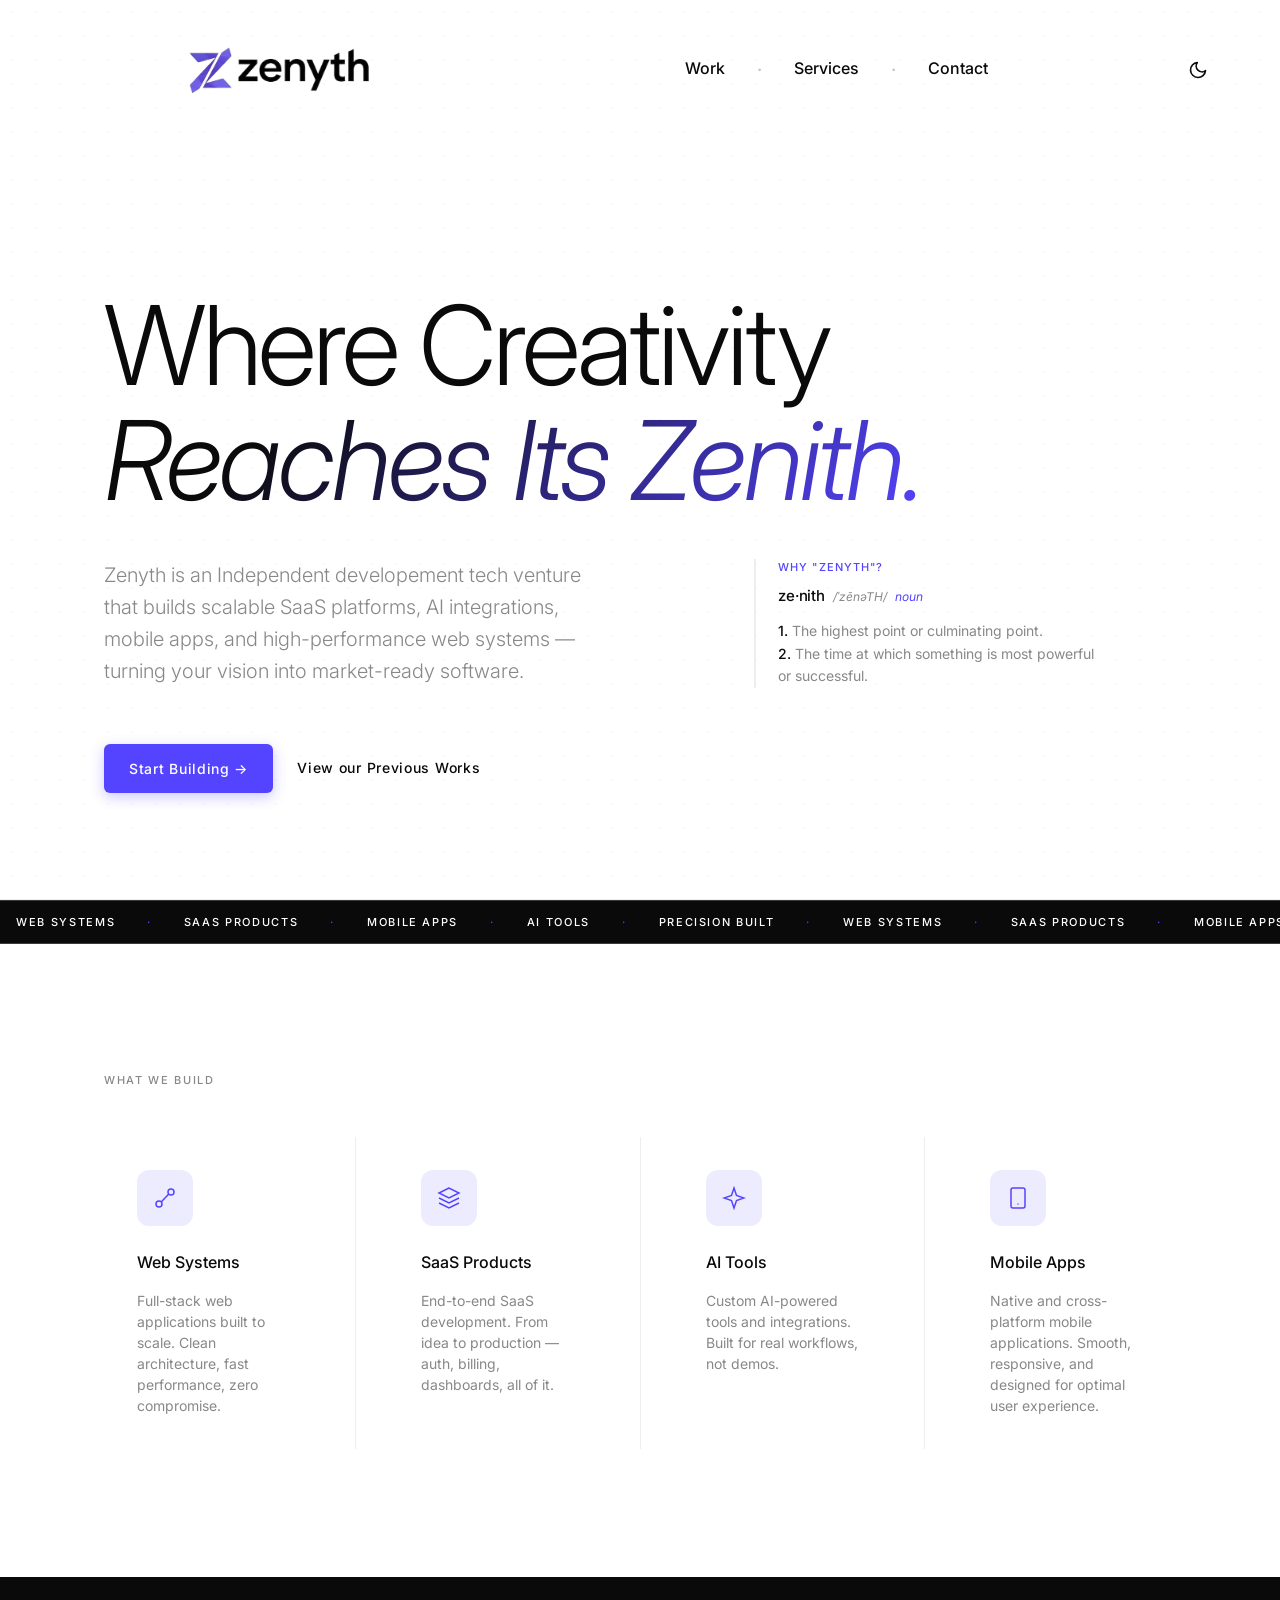
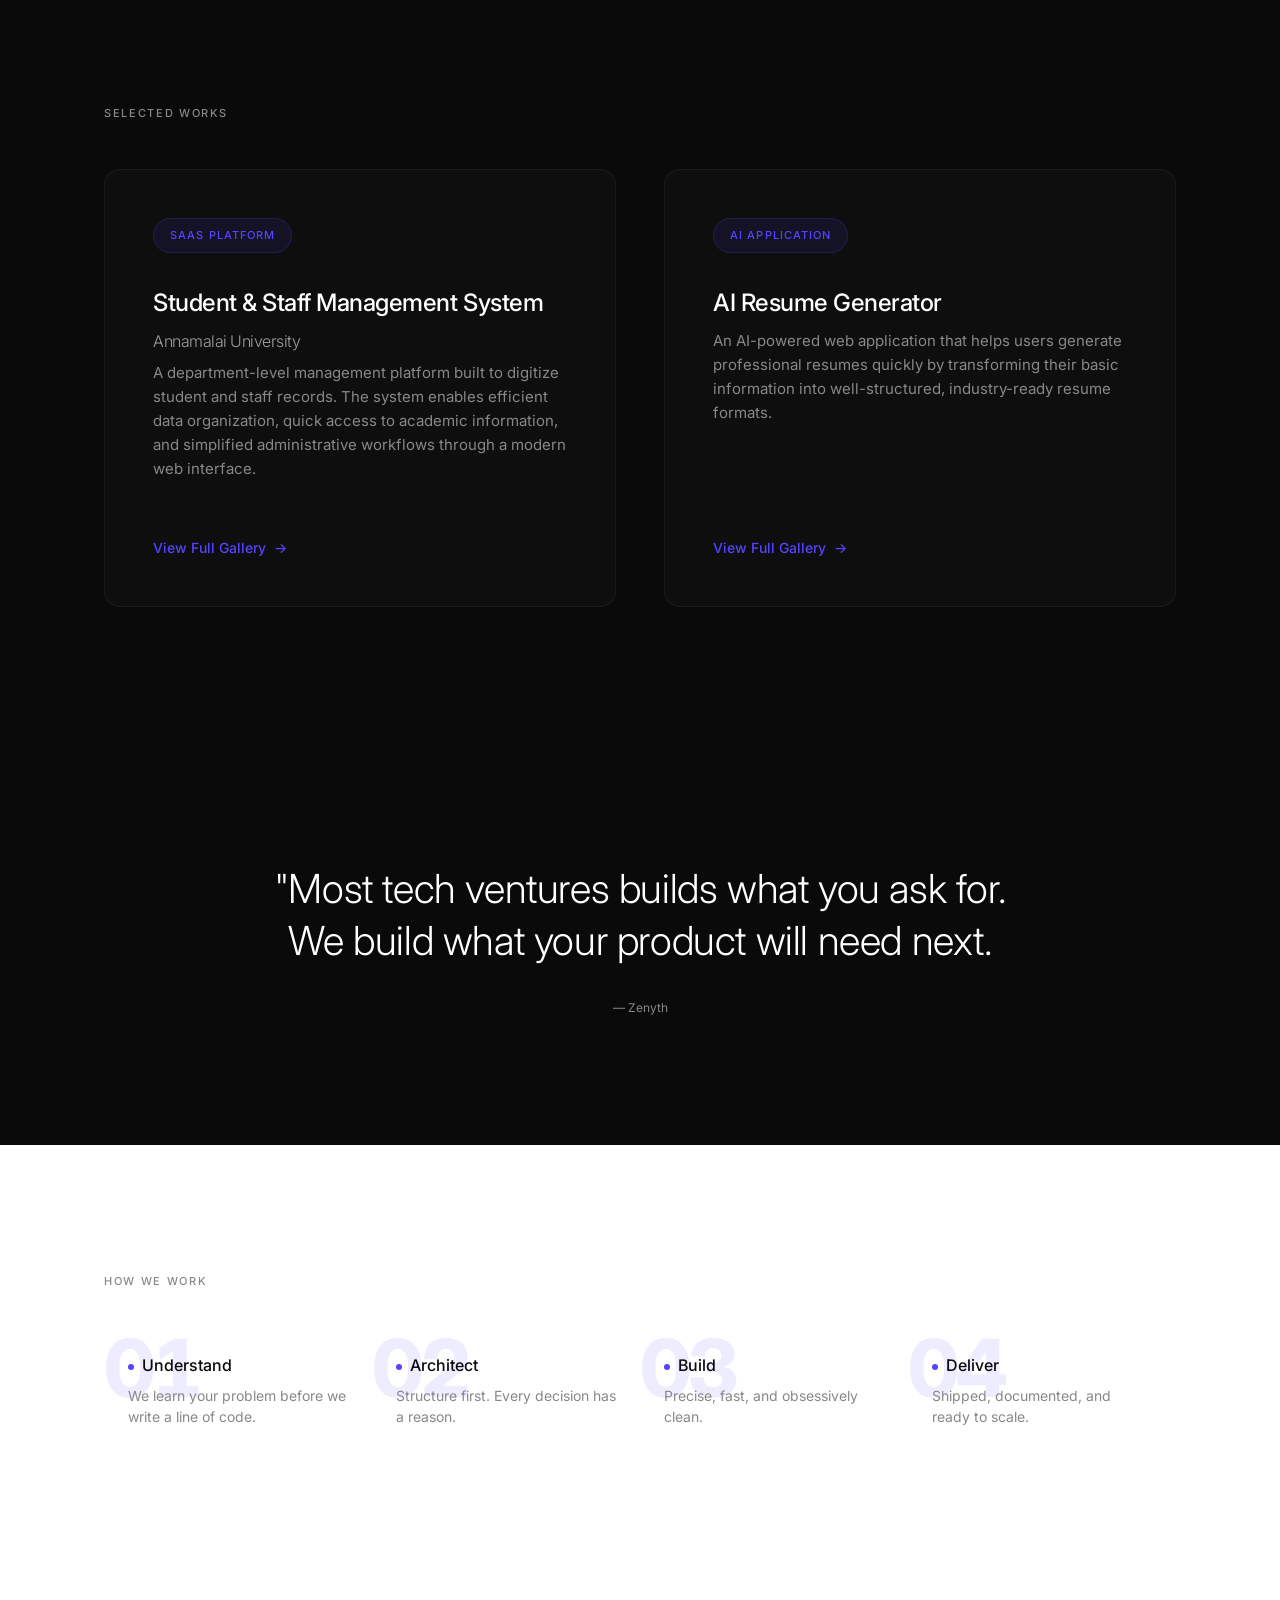
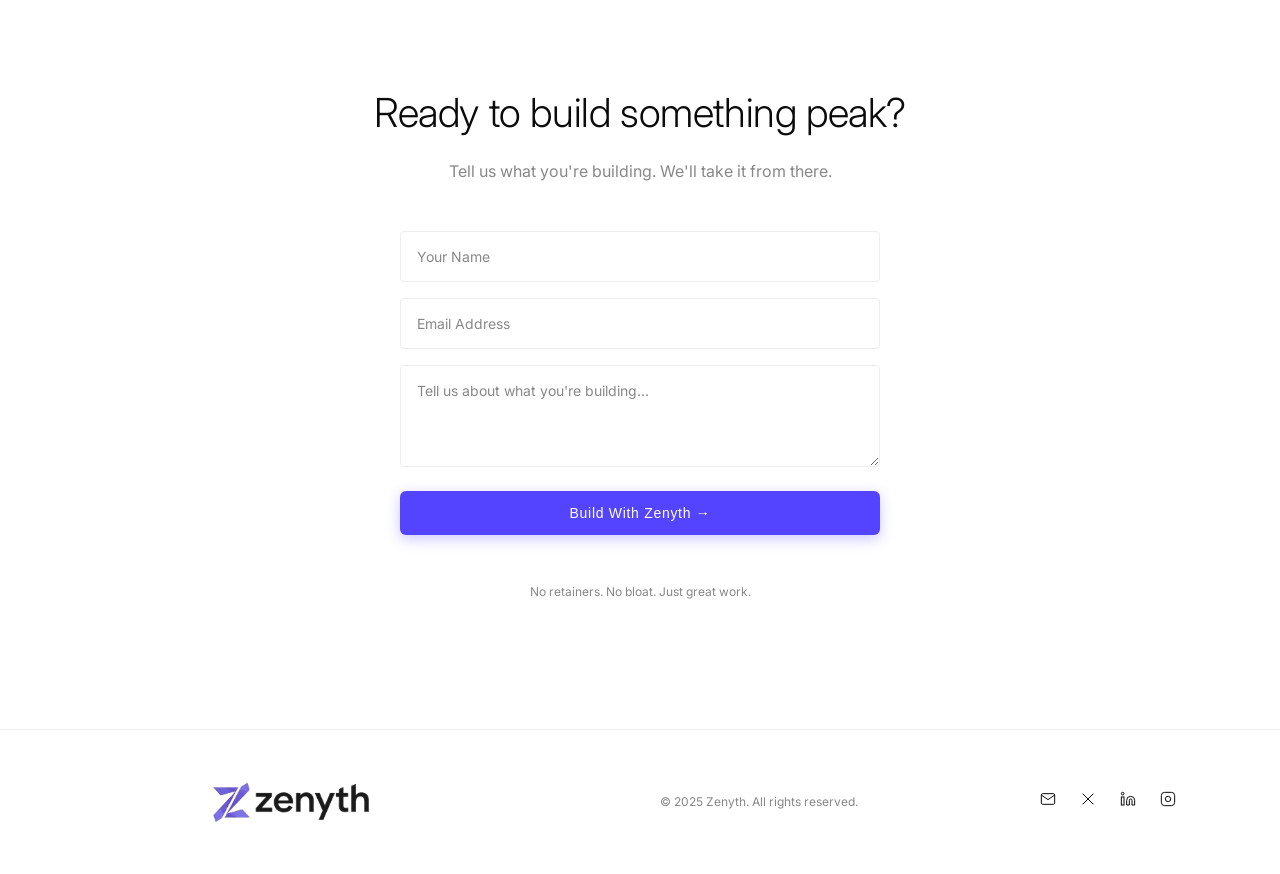
==== index.html @ 601c6bff "Bust Vercel CSS cache to deploy Dark Mode fixes" ====
<!DOCTYPE html>
<html lang="en">
<head>
    <meta charset="UTF-8">
    <meta name="viewport" content="width=device-width, initial-scale=1.0">
    <!-- Primary Meta Tags -->
    <title>Zenyth | Custom SaaS, AI Tools & Web Systems</title>
    <meta name="title" content="Zenyth | Custom SaaS, AI Tools & Web Systems">
    <meta name="description" content="Zenyth is an independent tech venture that builds scalable SaaS platforms, AI integrations, and high-performance web systems. We turn your vision into market-ready software.">
    <meta name="keywords" content="SaaS development, AI solutions, web systems, custom software, Zenyth, tech venture">
    <meta name="author" content="Zenyth">

    <!-- Open Graph / Facebook -->
    <meta property="og:type" content="website">
    <meta property="og:url" content="https://zenyth.in/">
    <meta property="og:title" content="Zenyth | Custom SaaS, AI Tools & Web Systems">
    <meta property="og:description" content="Zenyth is an independent tech venture that builds scalable SaaS platforms, AI integrations, and high-performance web systems.">
    <meta property="og:image" content="https://zenyth.in/zenyth_original.png">
    <link rel="preconnect" href="https://fonts.googleapis.com">
    <link rel="preconnect" href="https://fonts.gstatic.com" crossorigin>
    <link href="https://fonts.googleapis.com/css2?family=Inter:ital,wght@0,300;0,400;0,500;1,300;1,800&display=swap" rel="stylesheet">
    <link rel="icon" type="image/png" href="zenyth_original.png">
    <link rel="stylesheet" href="style.css?v=3">
</head>
<body>
    <!-- Navbar -->
    <nav class="navbar" id="navbar">
        <div class="nav-container">
            <div class="logo">
                <img src="zenyth_icon-with-text.png" alt="Zenyth Logo" class="nav-logo">
            </div>
            <div class="nav-links desktop-menu">
                <a href="#work" class="nav-link">Work</a>
                <span class="dot">·</span>
                <a href="#services" class="nav-link">Services</a>
                <span class="dot">·</span>
                <a href="#contact" class="nav-link">Contact</a>
            </div>
            <div class="nav-actions">
                <button id="themeToggle" class="theme-toggle-btn" aria-label="Toggle Theme">
                    <svg class="sun-icon" width="20" height="20" viewBox="0 0 24 24" fill="none" stroke="currentColor" stroke-width="2" stroke-linecap="round" stroke-linejoin="round" style="display: none;"><circle cx="12" cy="12" r="5"></circle><line x1="12" y1="1" x2="12" y2="3"></line><line x1="12" y1="21" x2="12" y2="23"></line><line x1="4.22" y1="4.22" x2="5.64" y2="5.64"></line><line x1="18.36" y1="18.36" x2="19.78" y2="19.78"></line><line x1="1" y1="12" x2="3" y2="12"></line><line x1="21" y1="12" x2="23" y2="12"></line><line x1="4.22" y1="19.78" x2="5.64" y2="18.36"></line><line x1="18.36" y1="5.64" x2="19.78" y2="4.22"></line></svg>
                    <svg class="moon-icon" width="20" height="20" viewBox="0 0 24 24" fill="none" stroke="currentColor" stroke-width="2" stroke-linecap="round" stroke-linejoin="round"><path d="M21 12.79A9 9 0 1 1 11.21 3 7 7 0 0 0 21 12.79z"></path></svg>
                </button>
                <!-- Mobile Menu Toggle -->
                <button class="mobile-menu-btn" id="mobileMenuBtn" aria-label="Toggle Menu">
                    <div class="burger-lines">
                        <span class="line line-top"></span>
                        <span class="line line-bottom"></span>
                    </div>
                </button>
            </div>
        </div>
        <!-- Mobile Dropdown -->
        <div class="mobile-nav" id="mobileNav">
            <a href="#work" class="mobile-nav-link">Work</a>
            <a href="#services" class="mobile-nav-link">Services</a>
            <a href="#contact" class="mobile-nav-link">Contact</a>
        </div>
    </nav>

    <section class="hero observer-section" id="hero">
        <div class="hero-bg-grid"></div>
        <div class="container hero-container">
            <h1 class="hero-headline">
                <div class="animate-up" style="animation-delay: 0.1s;">
                    <span class="line-1">Where Creativity</span> 
                </div>
                <div class="animate-up" style="animation-delay: 0.2s;">
                    <span class="line-2">Reaches Its Zenith.</span>
                </div>
            </h1>
            <div class="hero-subcontent-row">
                <p class="hero-subline animate-up" style="animation-delay: 0.3s;">
                    Zenyth is an Independent developement tech venture that builds scalable SaaS platforms, AI integrations, mobile apps, and high-performance web systems — turning your vision into market-ready software.
                </p>

                <!-- Sleek Premium Dictionary Definition -->
                <div class="hero-definition">
                    <div class="def-pre-title">Why "Zenyth"?</div>
                    <div class="def-header">
                        <span class="def-word">ze·nith</span>
                        <span class="def-pronun">/ˈzēnəTH/</span>
                        <span class="def-pos">noun</span>
                    </div>
                    <div class="def-body">
                        <span class="def-num">1. </span>The highest point or culminating point.<br>
                        <span class="def-num">2. </span>The time at which something is most powerful or successful.
                    </div>
                </div>
            </div>

            <div class="hero-ctas animate-up" style="animation-delay: 0.4s;">
                <a href="#contact" class="btn btn-primary">Start Building &rarr;</a>
                <a href="#work" class="btn btn-secondary">View our Previous Works</a>
            </div>
        </div>
        <div class="hero-bottom-line"></div>
    </section>

    <!-- Marquee Strip -->
    <section class="marquee-strip observer-section">
        <div class="marquee-track">
            <div class="marquee-content">
                <span>Web Systems</span><span class="marquee-accent">·</span>
                <span>SaaS Products</span><span class="marquee-accent">·</span>
                <span>Mobile Apps</span><span class="marquee-accent">·</span>
                <span>AI Tools</span><span class="marquee-accent">·</span>
                <span>Precision Built</span><span class="marquee-accent">·</span>
            </div>
            <div class="marquee-content">
                <span>Web Systems</span><span class="marquee-accent">·</span>
                <span>SaaS Products</span><span class="marquee-accent">·</span>
                <span>Mobile Apps</span><span class="marquee-accent">·</span>
                <span>AI Tools</span><span class="marquee-accent">·</span>
                <span>Precision Built</span><span class="marquee-accent">·</span>
            </div>
            <div class="marquee-content">
                <span>Web Systems</span><span class="marquee-accent">·</span>
                <span>SaaS Products</span><span class="marquee-accent">·</span>
                <span>Mobile Apps</span><span class="marquee-accent">·</span>
                <span>AI Tools</span><span class="marquee-accent">·</span>
                <span>Precision Built</span><span class="marquee-accent">·</span>
            </div>
            <div class="marquee-content">
                <span>Web Systems</span><span class="marquee-accent">·</span>
                <span>SaaS Products</span><span class="marquee-accent">·</span>
                <span>Mobile Apps</span><span class="marquee-accent">·</span>
                <span>AI Tools</span><span class="marquee-accent">·</span>
                <span>Precision Built</span><span class="marquee-accent">·</span>
            </div>
        </div>
    </section>

    <!-- Services Section -->
    <section class="services observer-section" id="services">
        <div class="container">
            <div class="section-label">WHAT WE BUILD</div>
            <div class="services-grid">
                <div class="service-card delay-0">
                    <div class="service-icon">
                        <svg width="24" height="24" viewBox="0 0 24 24" fill="none" stroke="currentColor" stroke-width="1.5">
                            <circle cx="18" cy="6" r="3"/>
                            <circle cx="6" cy="18" r="3"/>
                            <path d="M15.8 8.1L8.2 15.9"/>
                        </svg>
                    </div>
                    <h3 class="service-title">Web Systems</h3>
                    <p class="service-body">Full-stack web applications built to scale. Clean architecture, fast performance, zero compromise.</p>
                </div>
                <div class="service-divider"></div>
                <div class="service-card delay-1">
                    <div class="service-icon">
                        <svg width="24" height="24" viewBox="0 0 24 24" fill="none" stroke="currentColor" stroke-width="1.5">
                            <polygon points="12 2 2 7 12 12 22 7 12 2"/>
                            <polyline points="2 12 12 17 22 12"/>
                            <polyline points="2 17 12 22 22 17"/>
                        </svg>
                    </div>
                    <h3 class="service-title">SaaS Products</h3>
                    <p class="service-body">End-to-end SaaS development. From idea to production &mdash; auth, billing, dashboards, all of it.</p>
                </div>
                <div class="service-divider"></div>
                <div class="service-card delay-2">
                    <div class="service-icon">
                        <svg width="24" height="24" viewBox="0 0 24 24" fill="none" stroke="currentColor" stroke-width="1.5">
                            <path d="M12 2L14.5 9.5L22 12L14.5 14.5L12 22L9.5 14.5L2 12L9.5 9.5L12 2Z"/>
                        </svg>
                    </div>
                    <h3 class="service-title">AI Tools</h3>
                    <p class="service-body">Custom AI-powered tools and integrations. Built for real workflows, not demos.</p>
                </div>
                <div class="service-divider"></div>
                <div class="service-card delay-3">
                    <div class="service-icon">
                        <svg width="24" height="24" viewBox="0 0 24 24" fill="none" stroke="currentColor" stroke-width="1.5" stroke-linecap="round" stroke-linejoin="round">
                            <rect x="5" y="2" width="14" height="20" rx="2" ry="2"></rect>
                            <line x1="12" y1="18" x2="12.01" y2="18"></line>
                        </svg>
                    </div>
                    <h3 class="service-title">Mobile Apps</h3>
                    <p class="service-body">Native and cross-platform mobile applications. Smooth, responsive, and designed for optimal user experience.</p>
                </div>
            </div>
        </div>
    </section>

    <!-- Works Section -->
    <section class="works observer-section" id="work">
        <div class="container container-large">
            <div class="section-label">SELECTED WORKS</div>
            <div class="works-grid">
                <div class="work-card delay-0">
                    <div class="work-tag">SaaS Platform</div>
                    <h3 class="work-title">Student & Staff Management System <span style="font-size: 16px; font-weight: 300; display: block; color: rgba(255,255,255,0.6); margin-top: 8px;">Annamalai University</span></h3>
                    <p class="work-desc">A department-level management platform built to digitize student and staff records. The system enables efficient data organization, quick access to academic information, and simplified administrative workflows through a modern web interface.</p>
                    <div style="flex-grow: 1;"></div>
                    <a href="saas-gallery.html" class="work-link" style="margin-top: 2rem; display: inline-flex; width: fit-content; text-decoration: none;">
                        View Full Gallery <span class="arrow">&rarr;</span>
                    </a>
                </div>
                <div class="work-card delay-1">
                    <div class="work-tag">AI Application</div>
                    <h3 class="work-title">AI Resume Generator</h3>
                    <p class="work-desc">An AI-powered web application that helps users generate professional resumes quickly by transforming their basic information into well-structured, industry-ready resume formats.</p>
                    <div style="flex-grow: 1;"></div>
                    <a href="ai-gallery.html" class="work-link" style="margin-top: 2rem; display: inline-flex; width: fit-content; text-decoration: none;">
                        View Full Gallery <span class="arrow">&rarr;</span>
                    </a>
                </div>
            </div>
        </div>
    </section>

    <!-- Philosophy Section -->
    <section class="philosophy observer-section">
        <div class="container philosophy-container">
            <h2 class="philosophy-quote">
                "Most tech ventures builds what you ask for.<br>
                We build what your product will need next.
            </h2>
            <div class="philosophy-attribution">&mdash; Zenyth</div>
        </div>
    </section>

    <!-- Process Section -->
    <section class="process observer-section" id="process">
        <div class="container">
            <div class="section-label">HOW WE WORK</div>
            <div class="process-timeline">
                <div class="process-line"></div>
                <div class="process-step delay-0">
                    <div class="step-watermark">01</div>
                    <div class="step-content">
                        <span class="step-name">Understand</span>
                        <span class="step-desc">We learn your problem before we write a line of code.</span>
                    </div>
                </div>
                <div class="process-step delay-1">
                    <div class="step-watermark">02</div>
                    <div class="step-content">
                        <span class="step-name">Architect</span>
                        <span class="step-desc">Structure first. Every decision has a reason.</span>
                    </div>
                </div>
                <div class="process-step delay-2">
                    <div class="step-watermark">03</div>
                    <div class="step-content">
                        <span class="step-name">Build</span>
                        <span class="step-desc">Precise, fast, and obsessively clean.</span>
                    </div>
                </div>
                <div class="process-step delay-3">
                    <div class="step-watermark">04</div>
                    <div class="step-content">
                        <span class="step-name">Deliver</span>
                        <span class="step-desc">Shipped, documented, and ready to scale.</span>
                    </div>
                </div>
            </div>
        </div>
    </section>

    <!-- CTA Section -->
    <section class="cta observer-section" id="contact">
        <div class="container cta-container">
            <h2 class="cta-headline">Ready to build something peak?</h2>
            <p class="cta-subline">Tell us what you're building. We'll take it from there.</p>
            <form action="https://formspree.io/f/maqpoebb" method="POST" class="contact-form">
                <input type="text" name="name" placeholder="Your Name" required class="form-input">
                <input type="email" name="email" placeholder="Email Address" required class="form-input">
                <textarea name="message" placeholder="Tell us about what you're building..." required class="form-input form-textarea" rows="4"></textarea>
                <button type="submit" class="btn btn-primary cta-btn">Build With Zenyth &rarr;</button>
            </form>
            <div class="cta-meta">No retainers. No bloat. Just great work.</div>
        </div>
    </section>

    <!-- Footer -->
    <footer class="footer">
        <div class="container footer-container">
            <div class="footer-left" style="display: flex; align-items: center;">
                <img src="zenyth_icon-with-text.png" alt="Zenyth Logo" class="footer-logo" style="height: 80px;">
            </div>
            <div class="footer-center">
                &copy; 2025 Zenyth. All rights reserved.
            </div>
            <div class="footer-right">
                <a href="mailto:workwithzenyth@gmail.com" class="social-icon" aria-label="Email">
                    <svg width="16" height="16" viewBox="0 0 24 24" fill="none" stroke="currentColor" stroke-width="1.5">
                        <path d="M4 4h16c1.1 0 2 .9 2 2v12c0 1.1-.9 2-2 2H4c-1.1 0-2-.9-2-2V6c0-1.1.9-2 2-2z"></path>
                        <polyline points="22 6 12 13 2 6"></polyline>
                    </svg>
                </a>
                <a href="https://x.com/Zenyth_in" class="social-icon" aria-label="X">
                    <svg width="16" height="16" viewBox="0 0 24 24" fill="none" stroke="currentColor" stroke-width="1.5">
                        <path d="M4 4l16 16m-16 0L20 4"/>
                    </svg>
                </a>
                <a href="https://linkedin.com/company/zenyth-in" class="social-icon" aria-label="LinkedIn">
                    <svg width="16" height="16" viewBox="0 0 24 24" fill="none" stroke="currentColor" stroke-width="1.5">
                        <path d="M16 8a6 6 0 0 1 6 6v7h-4v-7a2 2 0 0 0-2-2 2 2 0 0 0-2 2v7h-4v-7a6 6 0 0 1 6-6z"></path>
                        <rect x="2" y="9" width="4" height="12"></rect>
                        <circle cx="4" cy="4" r="2"></circle>
                    </svg>
                </a>
                <a href="https://www.instagram.com/zenyth.in/" class="social-icon" aria-label="Instagram">
                    <svg width="16" height="16" viewBox="0 0 24 24" fill="none" stroke="currentColor" stroke-width="1.5">
                        <rect x="2" y="2" width="20" height="20" rx="5" ry="5"></rect>
                        <path d="M16 11.37A4 4 0 1 1 12.63 8 4 4 0 0 1 16 11.37z"></path>
                        <line x1="17.5" y1="6.5" x2="17.51" y2="6.5"></line>
                    </svg>
                </a>
            </div>
        </div>
    </footer>



    <script src="script.js?v=3"></script>
</body>
</html>
---- style.css ----
:root {
    /* Base Colors - Light Theme */
    --bg-main: #FFFFFF;
    --bg-surface: #FFFFFF;
    --bg-inverted: #0A0A0A;
    --text-main: #0A0A0A;
    --text-muted: #888888;
    --text-inverted: #FFFFFF;
    --border-main: #EEEEEE;
    --btn-text: #FFFFFF;
    
    /* Legacy variables mapping */
    --bg-white: var(--bg-main);
    --bg-dark: var(--bg-inverted);
    --text-primary: var(--text-main);
    --text-secondary: var(--text-muted);
    --border-color: var(--border-main);
    --accent: #5544FF;
    --accent-hover: #3E2FDE;
    --accent-light: rgba(85, 68, 255, 0.1);
    --nav-bg: rgba(255, 255, 255, 0.85); /* Light mode navbar background */
    
    /* Typography */
    --font-main: 'Inter', sans-serif;
    
    /* Animation */
    --ease-out: cubic-bezier(0.16, 1, 0.3, 1);
    --ease-premium: cubic-bezier(0.22, 1, 0.36, 1);
}

[data-theme="dark"] {
    --bg-main: #0A0A0A;
    --bg-surface: #111111;
    --bg-inverted: #050505;
    --text-main: #FFFFFF;
    --text-muted: #AAAAAA;
    --text-inverted: #FFFFFF;
    --border-main: #222222;
    --btn-text: #FFFFFF;
    --accent-light: rgba(85, 68, 255, 0.2);
    --nav-bg: rgba(10, 10, 10, 0.85); /* Dark mode navbar background */
}

* {
    margin: 0;
    padding: 0;
    box-sizing: border-box;
}

html {
    scroll-behavior: smooth;
}

body {
    font-family: var(--font-main);
    background-color: var(--bg-main);
    color: var(--text-primary);
    line-height: 1.5;
    overflow-x: hidden;
    -webkit-font-smoothing: antialiased;
    -moz-osx-font-smoothing: grayscale;
}

/* Typography Classes */
.hero-headline {
    font-size: 110px;
    font-weight: 300;
    letter-spacing: -0.03em;
    line-height: 1.05;
}

.hero-headline .line-2 {
    font-style: italic;
    background: linear-gradient(135deg, var(--text-primary) 20%, var(--accent) 100%);
    background-clip: text;
    -webkit-background-clip: text;
    -webkit-text-fill-color: transparent;
}

.section-label {
    font-size: 11px;
    font-weight: 500;
    letter-spacing: 0.15em;
    text-transform: uppercase;
    color: var(--text-secondary);
    margin-bottom: 3rem;
}

.body-text, p {
    font-size: 16px;
    font-weight: 400;
    letter-spacing: 0;
}

.btn {
    font-size: 14px;
    font-weight: 500;
    letter-spacing: 0.05em;
    text-decoration: none;
    display: inline-flex;
    align-items: center;
    justify-content: center;
    padding: 0.8rem 1.5rem;
    cursor: pointer;
    transition: all 0.2s ease;
}

.btn-primary {
    background-color: var(--accent);
    color: var(--btn-text);
    border-radius: 6px;
    box-shadow: 0 4px 14px rgba(85, 68, 255, 0.3);
    border: 1px solid transparent;
}

.btn-primary:hover {
    background-color: var(--accent-hover);
    transform: translateY(-2px);
    box-shadow: 0 6px 20px rgba(85, 68, 255, 0.4);
}

.btn-secondary {
    background-color: transparent;
    color: var(--text-primary);
    padding: 0;
    margin-left: 1.5rem;
    position: relative;
    border-radius: 0;
    border-bottom: 1px solid transparent;
}

.btn-secondary:hover {
    border-bottom: 1px solid var(--accent);
    color: var(--accent);
}


.footer-text {
    font-size: 12px;
    font-weight: 400;
    letter-spacing: 0;
}

/* Layout Utilities */
.container {
    width: 100%;
    max-width: 1200px;
    margin: 0 auto;
    padding: 0 5%;
}

/* Navbar */
.navbar {
    position: fixed;
    top: 0;
    left: 0;
    width: 100%;
    z-index: 100;
    border-bottom: 1px solid transparent;
    transition: background-color 0.3s ease, backdrop-filter 0.3s ease, border-color 0.3s ease;
}

.navbar.scrolled {
    background-color: var(--nav-bg);
    backdrop-filter: blur(12px);
    -webkit-backdrop-filter: blur(12px);
    border-bottom-color: var(--border-color);
    box-shadow: 0 4px 20px rgba(0, 0, 0, 0.03);
}

/* Dark mode specific modifications for box shadow */
[data-theme="dark"] .navbar.scrolled {
    box-shadow: 0 4px 20px rgba(0, 0, 0, 0.2);
}

/* Dynamic Logo Swapping for Dark Mode */
[data-theme="dark"] .nav-logo,
[data-theme="dark"] .footer-logo {
    content: url("zenyth_whitetext.png");
}

.nav-container {
    display: flex;
    justify-content: space-between;
    align-items: center;
    padding: 1.5rem 5%;
    max-width: 1400px;
    margin: 0 auto;
}

.logo {
    display: flex;
    align-items: center;
}

.nav-logo {
    height: 92px;
    width: auto;
    object-fit: contain;
    transition: height 0.3s ease;
}

.navbar.scrolled .nav-logo {
    height: 60px;
}

.nav-links {
    display: flex;
    align-items: center;
    gap: 2rem;
}

.nav-link {
    text-decoration: none;
    color: var(--text-primary);
    font-size: 16px;
    font-weight: 500;
    position: relative;
    padding-bottom: 4px;
    transition: color 0.3s ease;
}

.nav-link::after {
    content: '';
    position: absolute;
    width: 0;
    height: 2px;
    bottom: 0;
    left: 0;
    background-color: var(--accent);
    transition: width 0.4s cubic-bezier(0.25, 1, 0.5, 1);
}

.nav-link:hover, .nav-link:active {
    color: var(--accent);
}

.nav-link:hover::after {
    width: 100%;
}

.nav-links .dot {
    color: var(--text-secondary);
    font-size: 20px;
    opacity: 0.5;
}

.mobile-menu-btn {
    display: none;
    background: none;
    border: none;
    font-size: 14px;
    cursor: pointer;
    font-family: inherit;
    color: var(--text-primary);
}

.mobile-nav {
    position: fixed;
    top: 0;
    left: 0;
    width: 100vw;
    height: 100vh;
    background: var(--bg-main);
    z-index: 90;
    display: flex;
    flex-direction: column;
    justify-content: center;
    align-items: center;
    gap: 3rem;
    
    /* Animation initial state */
    opacity: 0;
    visibility: hidden;
    transform: translateY(-20px);
    transition: opacity 0.5s var(--ease-premium), transform 0.5s var(--ease-premium), visibility 0.5s;
}

.mobile-nav.open {
    opacity: 1;
    visibility: visible;
    transform: translateY(0);
}

.mobile-nav-link {
    text-decoration: none;
    color: var(--text-primary);
    font-size: 56px; /* Massive immersive typography */
    font-weight: 300;
    letter-spacing: -0.02em;
    position: relative;
    display: flex;
    align-items: baseline;
    border: none;
    
    /* Staggered animation setup */
    opacity: 0;
    transform: translateY(40px);
    transition: opacity 0.6s var(--ease-premium), transform 0.6s var(--ease-premium);
}

.mobile-nav-link::before {
    font-size: 14px;
    font-weight: 500;
    color: var(--accent);
    margin-right: 1.5rem;
    transform: translateY(-15px); /* Align number to top top */
}

/* Add custom numbers for that premium catalog feel */
.mobile-nav-link:nth-child(1)::before { content: '01'; }
.mobile-nav-link:nth-child(2)::before { content: '02'; }
.mobile-nav-link:nth-child(3)::before { content: '03'; }

.mobile-nav.open .mobile-nav-link {
    opacity: 1;
    transform: translateY(0);
}

/* Staggered entry delays */
.mobile-nav.open .mobile-nav-link:nth-child(1) { transition-delay: 0.1s; }
.mobile-nav.open .mobile-nav-link:nth-child(2) { transition-delay: 0.2s; }
.mobile-nav.open .mobile-nav-link:nth-child(3) { transition-delay: 0.3s; }

/* Hero Section */
.hero {
    position: relative;
    height: 100vh;
    min-height: 600px;
    display: flex;
    flex-direction: column;
    justify-content: center;
    padding-top: 100px; /* Push content down to add breathing room from header */
    overflow: hidden; /* Prevent massive watermark from adding scrollbars */
}

.hero-bg-grid {
    position: absolute;
    top: 0;
    left: 0;
    width: 100%;
    height: 100%;
    z-index: -1;
    background-image: radial-gradient(var(--text-primary) 1px, transparent 1px);
    background-size: 24px 24px;
    opacity: 0.03;
}

.hero-container {
    padding-top: 5rem;
    position: relative;
    z-index: 10;
}

/* Extraneous background logos removed */

.hero-subcontent-row {
    display: flex;
    justify-content: space-between;
    align-items: flex-start;
    gap: 4rem;
    margin-top: 2.5rem;
    margin-bottom: 3.5rem;
    max-width: 1000px;
}

.hero-subline {
    color: var(--text-secondary);
    max-width: 500px;
    font-size: 20px;
    line-height: 1.6;
    font-weight: 300;
}

.hero-ctas {
    display: flex;
    align-items: center;
}

/* Hero Definition Block */
.hero-definition {
    max-width: 350px;
    padding-left: 1.5rem;
    font-size: 14px;
    line-height: 1.6;
    position: relative;
}

.hero-definition::before {
    content: '';
    position: absolute;
    left: 0;
    top: 0;
    width: 2px;
    background-color: var(--border-color);
    animation: drawDictBorder 0.8s cubic-bezier(0.85, 0, 0.15, 1) 0.6s forwards;
    height: 0; 
}

@keyframes drawDictBorder {
    0% { height: 0; }
    100% { height: 100%; }
}

.def-pre-title {
    font-size: 11px;
    text-transform: uppercase;
    letter-spacing: 0.1em;
    color: var(--accent);
    margin-bottom: 0.5rem;
    font-weight: 500;
}

.def-header {
    margin-bottom: 0.75rem;
    display: flex;
    align-items: baseline;
    gap: 0.5rem;
}

.def-pre-title, .def-header, .def-body {
    opacity: 0;
    transform: translateX(10px);
    filter: blur(4px);
    animation: revealDictLine 0.8s cubic-bezier(0.16, 1, 0.3, 1) forwards;
}

.def-pre-title { animation-delay: 0.8s; }
.def-header { animation-delay: 1.0s; }
.def-body { animation-delay: 1.2s; }

@keyframes revealDictLine {
    0% { opacity: 0; transform: translateX(15px); filter: blur(6px); }
    100% { opacity: 1; transform: translateX(0); filter: blur(0); }
}

.def-word {
    font-weight: 500;
    font-size: 15px;
    color: var(--text-primary);
    letter-spacing: -0.01em;
}

.def-pronun {
    color: var(--text-secondary);
    font-style: italic;
    font-size: 12px;
}

.def-pos {
    color: var(--accent);
    font-style: italic;
    font-size: 12px;
}

.def-body {
    color: var(--text-secondary);
}

.def-num {
    font-weight: 500;
    color: var(--text-primary);
}

.hero-bottom-line {
    position: absolute;
    bottom: 0;
    left: 0;
    width: 100%;
    height: 1px;
    background-color: var(--border-color);
}

/* Marquee */
.marquee-strip {
    background-color: var(--bg-inverted);
    color: var(--text-inverted);
    padding: 0.8rem 0;
    overflow: hidden;
    position: relative;
    border-top: 1px solid rgba(255,255,255,0.2);
    border-bottom: 1px solid rgba(255,255,255,0.2);
    display: flex;
}

.marquee-track {
    display: flex;
    width: max-content;
    animation: marquee 20s linear infinite;
}

.marquee-content {
    display: flex;
}

.marquee-content span {
    font-size: 11px;
    font-weight: 500;
    letter-spacing: 0.15em;
    text-transform: uppercase;
    display: inline-block;
    padding: 0 1rem;
    white-space: nowrap;
}

.marquee-accent {
    color: var(--accent) !important;
}

@keyframes marquee {
    0% { transform: translateX(0); }
    100% { transform: translateX(-50%); } 
}

/* Services */
.services {
    padding: 8rem 0;
}

.services-grid {
    display: flex;
    flex-wrap: nowrap;
    justify-content: space-between;
    gap: 2rem;
}

.service-card {
    flex: 1;
    transition: all 0.4s var(--ease-out);
    padding: 2rem;
    border-radius: 12px;
    border: 1px solid transparent;
    background-color: var(--bg-surface);
}

.service-card:hover {
    transform: translateY(-8px);
    box-shadow: 0 20px 40px rgba(0,0,0,0.06);
    border-color: var(--accent-light);
    background: var(--bg-surface);
}

.service-divider {
    width: 1px;
    background-color: var(--border-color);
    flex-shrink: 0;
}

.service-icon {
    margin-bottom: 1.5rem;
    color: var(--accent);
    background-color: var(--accent-light);
    width: 56px;
    height: 56px;
    display: flex;
    align-items: center;
    justify-content: center;
    border-radius: 12px;
}

.service-title {
    font-size: 16px;
    font-weight: 500;
    margin-bottom: 1rem;
}

.service-body {
    color: var(--text-secondary);
    font-size: 14px;
}

/* Works */
.works {
    padding: 8rem 0;
    background-color: var(--bg-inverted);
    color: var(--text-inverted);
}

.works .section-label {
    color: var(--text-secondary);
}

.works-grid {
    display: flex;
    gap: 3rem;
    flex-wrap: wrap;
}

.work-card {
    flex: 1;
    min-width: 300px;
    background: rgba(var(--text-inverted-rgb, 255, 255, 255), 0.02);
    border: 1px solid rgba(var(--text-inverted-rgb, 255, 255, 255), 0.05);
    border-radius: 16px;
    padding: 3rem;
    cursor: pointer;
    transition: transform 0.4s var(--ease-premium), background 0.4s ease, border-color 0.4s ease;
    display: flex;
    flex-direction: column;
}

.work-card:hover {
    transform: translateY(-8px);
    background: rgba(255, 255, 255, 0.04);
    border-color: rgba(255, 255, 255, 0.15);
}

.work-card:hover .arrow {
    transform: translateX(4px);
}

.work-tag {
    display: inline-block;
    background: rgba(85, 68, 255, 0.1); /* subtle accent */
    padding: 0.5rem 1rem;
    border-radius: 20px;
    font-size: 11px;
    font-weight: 500;
    text-transform: uppercase;
    letter-spacing: 0.1em;
    color: var(--accent);
    border: 1px solid rgba(85, 68, 255, 0.2);
    margin-bottom: 2rem;
    width: fit-content;
}

.work-title {
    font-size: 24px;
    font-weight: 500;
    margin-bottom: 0.5rem;
    letter-spacing: -0.02em;
}

.work-desc {
    color: var(--text-secondary);
    font-size: 15px;
    line-height: 1.6;
    margin-bottom: 1.5rem;
}

.work-link {
    font-size: 14px;
    font-weight: 500;
    color: var(--accent);
    display: flex;
    align-items: center;
    gap: 0.5rem;
}

.work-link .arrow {
    transition: transform 0.3s var(--ease-premium);
}

/* Philosophy */
.philosophy {
    background-color: var(--bg-inverted);
    color: var(--text-inverted);
    padding: 8rem 0;
    text-align: center;
}

.philosophy-quote {
    font-size: 40px;
    font-weight: 300;
    line-height: 1.3;
    margin-bottom: 2rem;
    letter-spacing: -0.01em;
}

.philosophy-attribution {
    font-size: 12px;
    color: var(--text-secondary);
}

/* Process */
.process {
    padding: 8rem 0;
}

.process-timeline {
    display: flex;
    position: relative;
    justify-content: space-between;
    margin-top: 4rem;
}

.process-line {
    position: absolute;
    top: 50%;
    left: 0;
    width: 100%;
    height: 1px;
    background-color: var(--border-color);
    z-index: 0;
}

.process-step {
    position: relative;
    z-index: 1;
    background: var(--bg-main); /* to cover the line behind text */
    padding: 0 1.5rem;
    flex: 1;
    text-align: left;
}

.step-watermark {
    font-size: 80px;
    font-weight: 800;
    color: var(--accent-light);
    position: absolute;
    top: -45px;
    left: 0;
    z-index: -1;
    font-variant-numeric: tabular-nums;
    letter-spacing: -0.05em;
}

.step-content {
    display: flex;
    flex-direction: column;
}

.step-name {
    font-weight: 500;
    font-size: 16px;
    margin-bottom: 0.5rem;
}

.step-name::before {
    content: '';
    display: inline-block;
    width: 6px;
    height: 6px;
    background-color: var(--accent);
    border-radius: 50%;
    margin-right: 8px;
    vertical-align: middle;
}

.step-desc {
    color: var(--text-secondary);
    font-size: 14px;
}

/* CTA */
.cta {
    padding: 8rem 0;
    text-align: center;
}

.cta-headline {
    font-size: 40px;
    font-weight: 300;
    letter-spacing: -0.01em;
    margin-bottom: 1rem;
}

.cta-subline {
    color: var(--text-secondary);
    margin-bottom: 3rem;
}

.contact-form {
    max-width: 480px;
    margin: 0 auto 1.5rem auto;
    display: flex;
    flex-direction: column;
    gap: 1rem;
    text-align: left;
}

.form-input {
    width: 100%;
    padding: 1rem;
    border: 1px solid var(--border-color);
    border-radius: 4px;
    font-family: var(--font-main);
    font-size: 14px;
    color: var(--text-primary);
    background: var(--bg-surface);
    transition: border-color 0.2s ease, outline 0.2s ease;
}

.form-input::placeholder {
    color: var(--text-secondary);
}

.form-input:focus {
    outline: none;
    border-color: var(--accent);
}

.form-textarea {
    resize: vertical;
    min-height: 100px;
    font-family: var(--font-main);
}

.cta-btn {
    margin-top: 0.5rem;
    margin-bottom: 1.5rem; /* fallback if not using form margin */
    width: 100%;
}

.cta-meta {
    font-size: 12px;
    color: var(--text-secondary);
}

/* Footer */
.footer {
    border-top: 1px solid var(--border-color);
    padding: 2rem 0;
}

.footer-container {
    display: flex;
    justify-content: space-between;
    align-items: center;
    font-size: 12px;
}

.footer-logo {
    height: 32px;
    width: auto;
    object-fit: contain;
    opacity: 0.9;
}

.footer-center {
    color: var(--text-secondary);
}

.footer-right {
    display: flex;
    gap: 1.5rem;
}

.social-icon {
    color: var(--text-primary);
    transition: color 0.2s ease;
}

.social-icon:hover {
    color: var(--accent);
}

/* Advanced Entrance Animations */
@keyframes premiumFadeUp {
    0% {
        opacity: 0;
        transform: translateY(40px) scale(0.98);
        filter: blur(4px);
    }
    100% {
        opacity: 1;
        transform: translateY(0) scale(1);
        filter: blur(0);
    }
}

.animate-up {
    opacity: 0; /* starts hidden */
    animation: premiumFadeUp 1.2s var(--ease-premium) forwards;
}

/* Observer Animations Overrides for more premium feel */
.observer-section {
    opacity: 0;
    transform: translateY(40px) scale(0.98);
    transition: opacity 1000ms var(--ease-premium), transform 1000ms var(--ease-premium);
}

.observer-section.visible {
    opacity: 1;
    transform: translateY(0) scale(1);
}

.delay-0 { transition-delay: 0ms; }
.delay-1 { transition-delay: 100ms; }
.delay-2 { transition-delay: 200ms; }
.delay-3 { transition-delay: 300ms; }

/* Focus States */
a:focus, button:focus {
    outline: 2px solid var(--accent);
    outline-offset: 2px;
}

/* Responsive */

/* Theme Toggle Styles */
.nav-actions {
    display: flex;
    align-items: center;
    gap: 1.5rem;
}
.theme-toggle-btn {
    background: transparent;
    border: none;
    color: var(--text-primary);
    cursor: pointer;
    display: flex;
    align-items: center;
    justify-content: center;
    padding: 8px;
    border-radius: 50%;
    transition: background-color 0.3s ease, color 0.3s ease;
}
.theme-toggle-btn:hover {
    background-color: var(--border-color);
    color: var(--accent);
}

@media (max-width: 992px) {
    .hero-headline {
        font-size: 64px;
    }
    
    .hero-subcontent-row {
        flex-direction: column;
        gap: 2.5rem;
        margin-top: 1.5rem;
        margin-bottom: 2.5rem;
    }
    
    .services-grid {
        flex-direction: column;
    }
    
    .service-divider {
        width: 100%;
        height: 1px;
        margin: 1rem 0;
    }

    .process-timeline {
        flex-direction: column;
        gap: 4rem;
    }
    
    .process-line {
        width: 1px;
        height: 100%;
        top: 0;
        left: 20px; 
    }
    
    .process-step {
        padding-left: 3rem;
    }
    
    .step-watermark {
        left: -15px;
        top: -15px;
    }
}

@media (max-width: 768px) {
    .nav-container {
        padding: 1rem 5%;
        justify-content: center;
        position: relative;
    }
    
    .nav-logo {
        height: 75px; /* Increased for better visibility on mobile */
    }
    
    .navbar.scrolled .nav-logo {
        height: 52px;
    }

    .desktop-menu {
        display: none;
    }
    
    .nav-actions {
        display: flex;
        align-items: center;
        gap: 1rem;
        position: absolute;
        right: 5%;
        top: 50%;
        transform: translateY(-50%);
        z-index: 110;
    }

    .mobile-menu-btn {
        display: block;
        padding: 5px;
        background: transparent;
        border: none;
        cursor: pointer;
        outline: none;
    }
    
    .burger-lines {
        position: relative;
        width: 24px;
        height: 10px;
        display: flex;
        flex-direction: column;
        justify-content: space-between;
        align-items: flex-end; /* Right aligns the uneven lines */
    }
    
    .burger-lines .line {
        display: block;
        height: 1.5px;
        background-color: var(--text-primary);
        border-radius: 2px;
        transition: transform 0.4s var(--ease-premium), width 0.4s var(--ease-premium), opacity 0.4s;
    }
    
    .burger-lines .line-top {
        width: 100%;
        transform-origin: center;
    }
    
    .burger-lines .line-bottom {
        width: 60%; /* Aesthetic uneven bottom line */
        transform-origin: center;
    }
    
    /* Animation into X */
    .mobile-menu-btn.active .line-top {
        transform: translateY(4.25px) rotate(45deg);
    }
    
    .mobile-menu-btn.active .line-bottom {
        width: 100%;
        transform: translateY(-4.25px) rotate(-45deg);
    }

    
    .hero {
        padding-top: 80px; /* Less top padding */
        min-height: 100vh;
        height: auto;
    }
    
    .hero-container {
        padding-top: 2rem; /* Reduced from 5rem */
    }
    
    .hero-headline {
        font-size: 44px; /* Slightly smaller to fit "Creativity" */
        line-height: 1.1;
    }
    
    .hero-headline .line-2 {
        display: block;
        margin-left: 0; /* Removing the 1em indent so it fits on screen */
        margin-top: 0.2rem;
    }
    
    .hero-subline {
        font-size: 16px;
    }
    
    .hero-subcontent-row {
        gap: 1.5rem; /* Tighter gap between description and dictionary box */
        margin-top: 1.5rem;
        margin-bottom: 2rem;
    }
    
    .hero-ctas {
        flex-direction: column;
        align-items: flex-start;
        gap: 1rem; /* Tighter gap between buttons */
        width: 100%;
    }
    
    .btn-secondary {
        margin-left: 0;
        margin-top: 0.5rem;
    }
    
    .services, .works, .philosophy, .process, .cta {
        padding: 5rem 0; /* Less vertical padding on mobile sections */
    }

    .philosophy-quote {
        font-size: 28px;
    }
    
    .cta-headline {
        font-size: 32px;
    }
    
    .work-card {
        padding: 2rem;
    }
    
    .footer-container {
        flex-direction: column;
        gap: 1.5rem;
        text-align: center;
    }
}
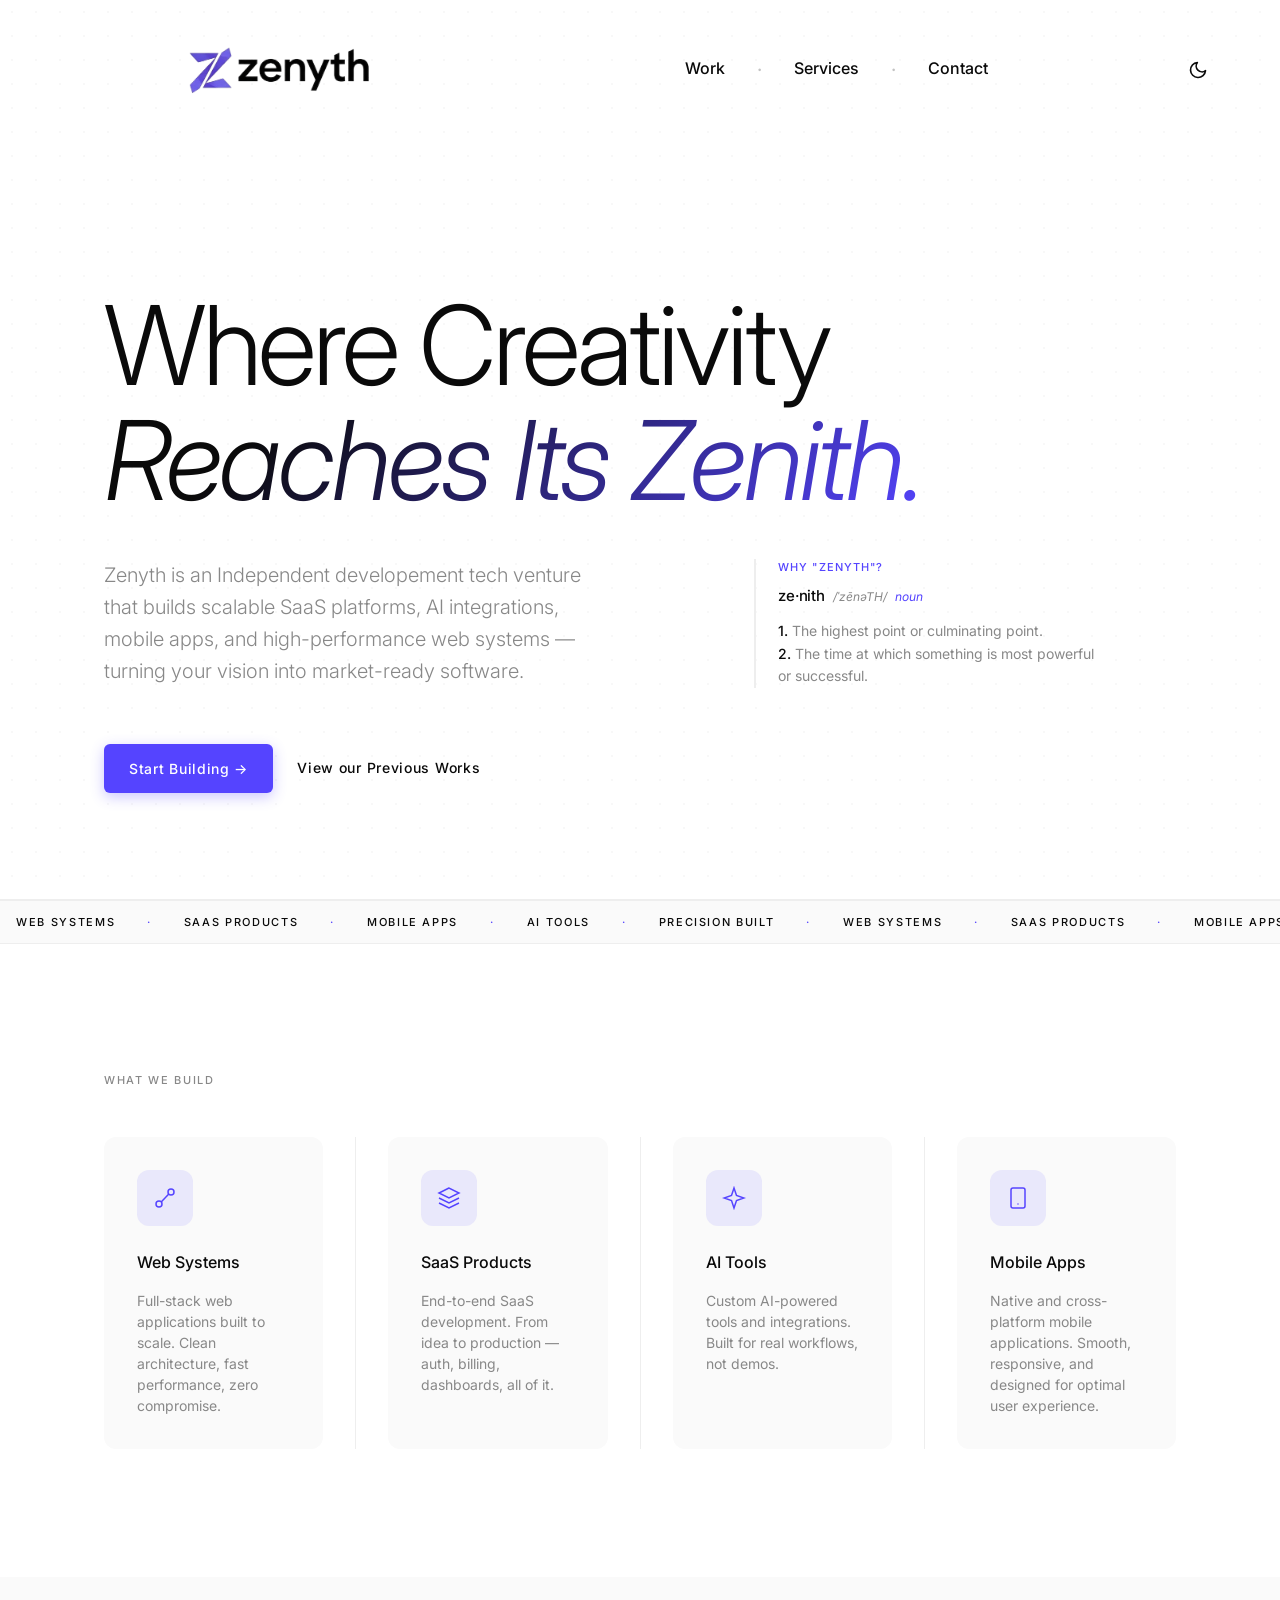
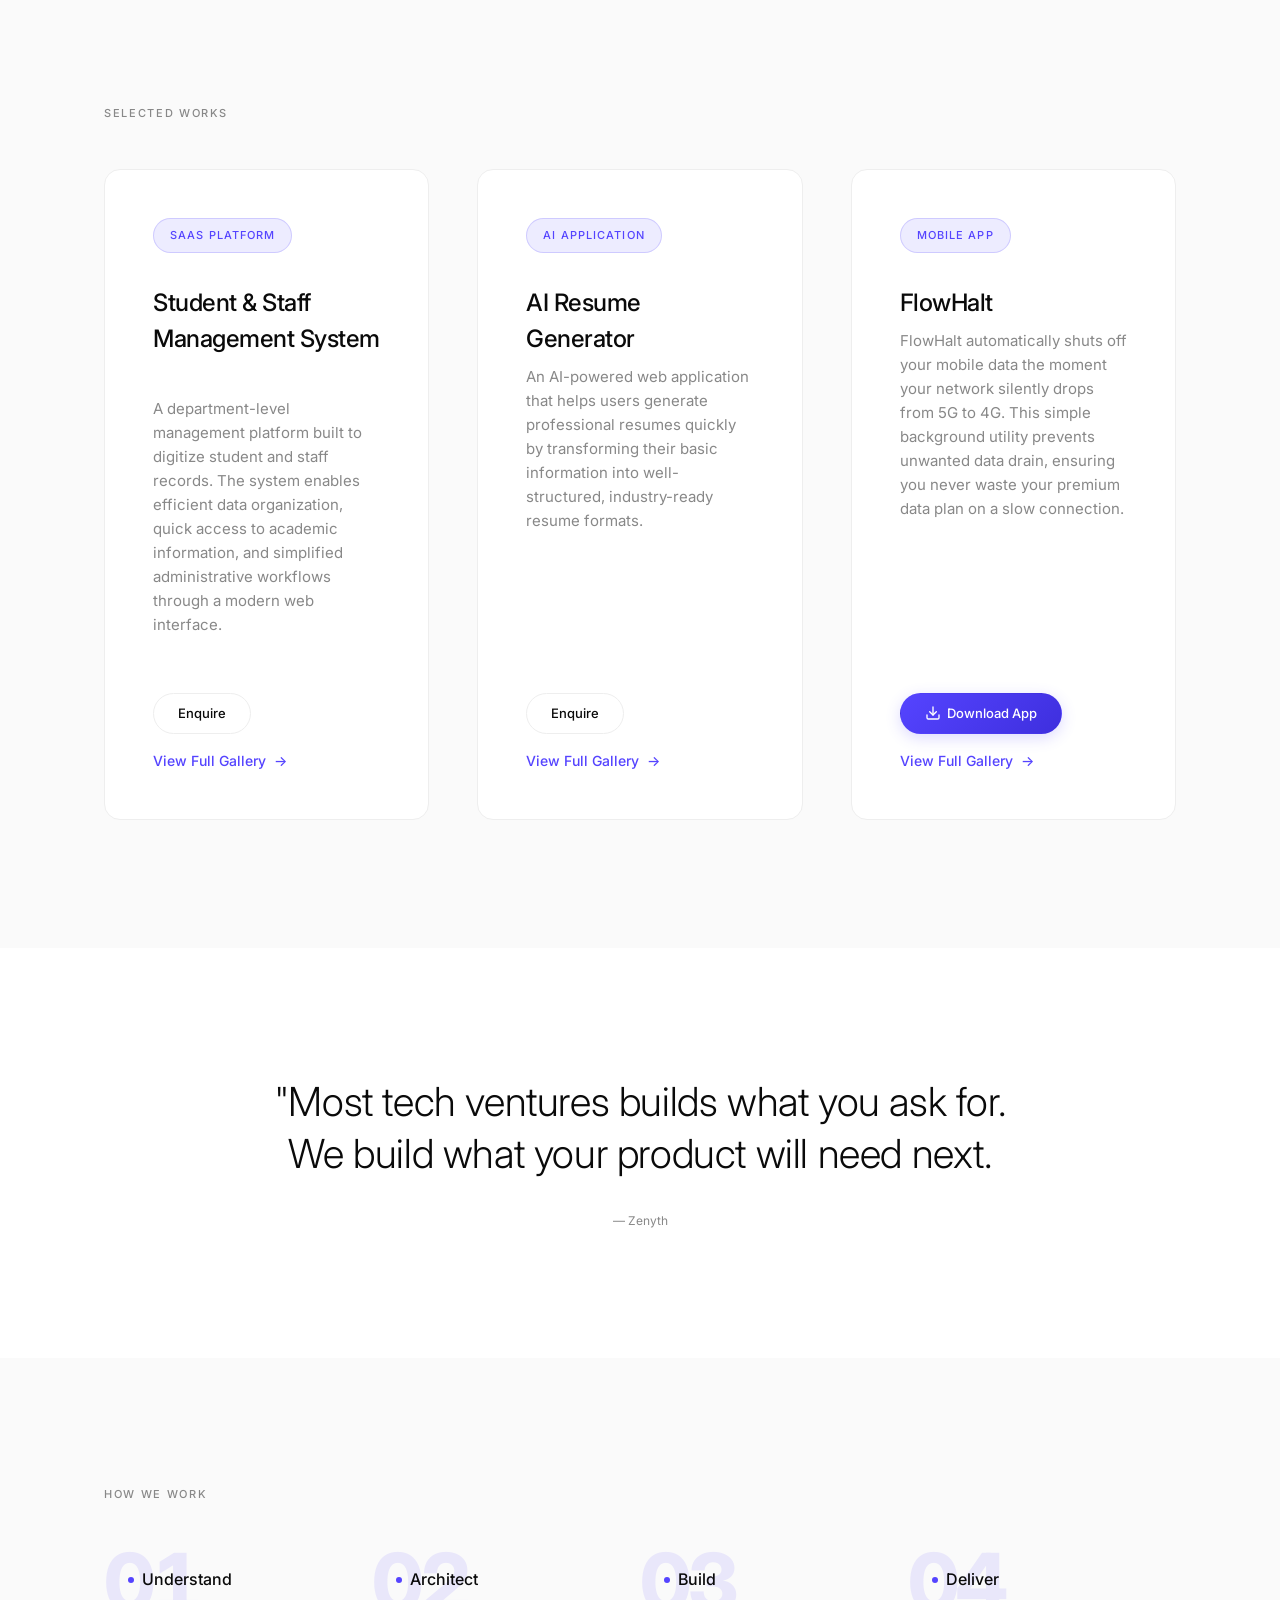
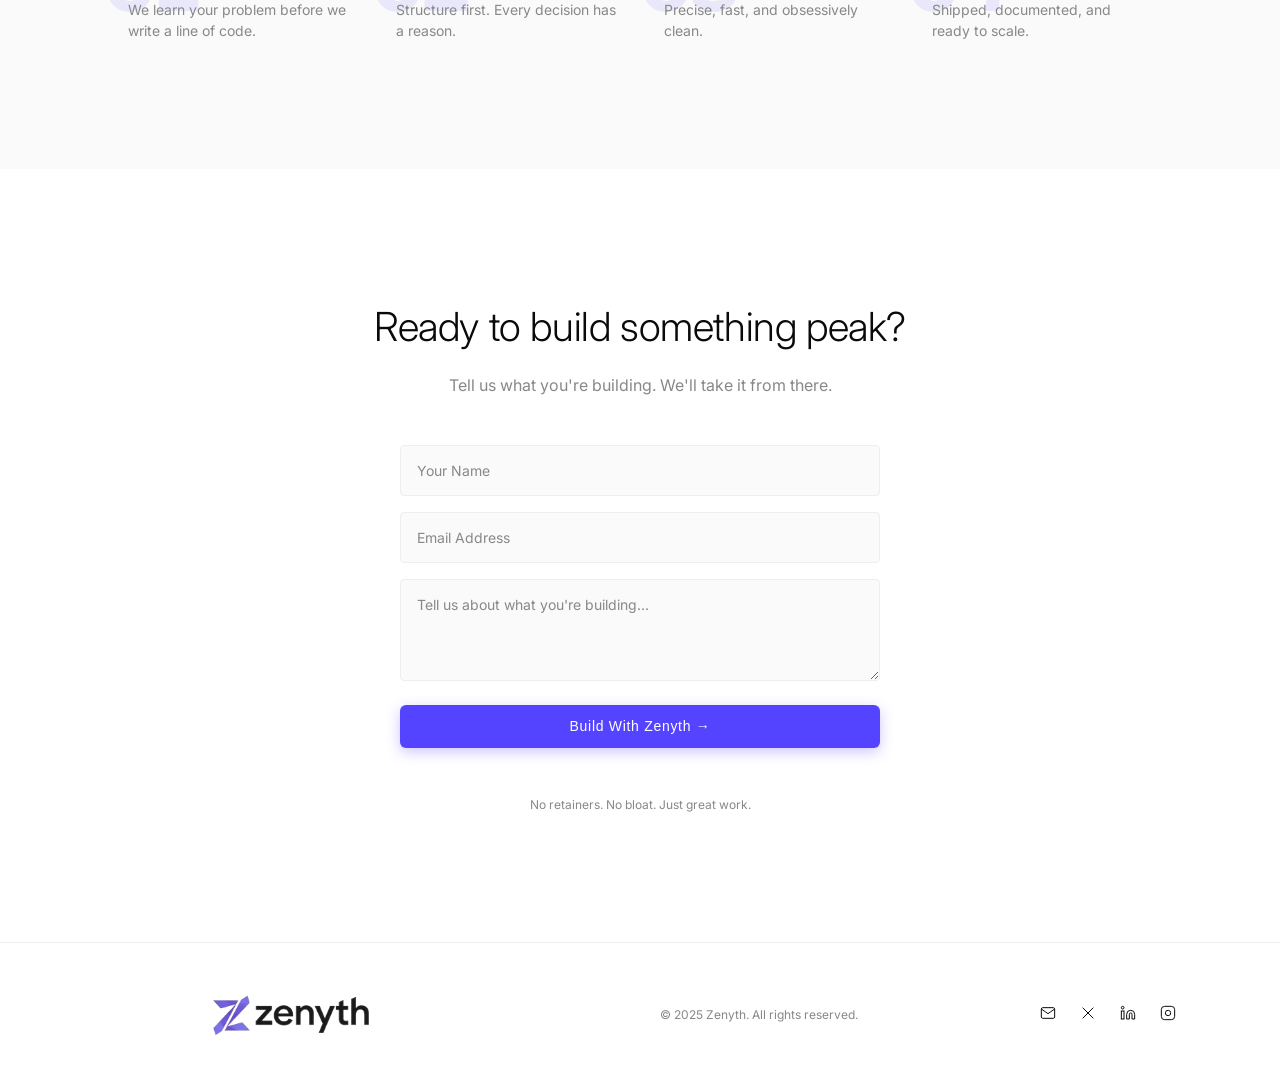
==== commit 2ce8a40b: "flow halt added" ====
--- a/index.html
+++ b/index.html
@@ -194,18 +194,39 @@
                     <h3 class="work-title">Student & Staff Management System <span style="font-size: 16px; font-weight: 300; display: block; color: rgba(255,255,255,0.6); margin-top: 8px;">Annamalai University</span></h3>
                     <p class="work-desc">A department-level management platform built to digitize student and staff records. The system enables efficient data organization, quick access to academic information, and simplified administrative workflows through a modern web interface.</p>
                     <div style="flex-grow: 1;"></div>
-                    <a href="saas-gallery.html" class="work-link" style="margin-top: 2rem; display: inline-flex; width: fit-content; text-decoration: none;">
-                        View Full Gallery <span class="arrow">&rarr;</span>
-                    </a>
+                    <div style="margin-top: 2rem; display: flex; align-items: center; justify-content: space-between; flex-wrap: wrap; gap: 1rem;">
+                        <a href="#contact" class="card-btn card-enquire-btn" onclick="event.stopPropagation();">Enquire</a>
+                        <a href="saas-gallery.html" class="work-link" style="text-decoration: none; margin-top: 0;">
+                            View Full Gallery <span class="arrow">&rarr;</span>
+                        </a>
+                    </div>
                 </div>
                 <div class="work-card delay-1">
                     <div class="work-tag">AI Application</div>
                     <h3 class="work-title">AI Resume Generator</h3>
                     <p class="work-desc">An AI-powered web application that helps users generate professional resumes quickly by transforming their basic information into well-structured, industry-ready resume formats.</p>
                     <div style="flex-grow: 1;"></div>
-                    <a href="ai-gallery.html" class="work-link" style="margin-top: 2rem; display: inline-flex; width: fit-content; text-decoration: none;">
-                        View Full Gallery <span class="arrow">&rarr;</span>
-                    </a>
+                    <div style="margin-top: 2rem; display: flex; align-items: center; justify-content: space-between; flex-wrap: wrap; gap: 1rem;">
+                        <a href="#contact" class="card-btn card-enquire-btn" onclick="event.stopPropagation();">Enquire</a>
+                        <a href="ai-gallery.html" class="work-link" style="text-decoration: none; margin-top: 0;">
+                            View Full Gallery <span class="arrow">&rarr;</span>
+                        </a>
+                    </div>
+                </div>
+                <div class="work-card delay-0">
+                    <div class="work-tag">Mobile App</div>
+                    <h3 class="work-title">FlowHalt</h3>
+                    <p class="work-desc" style="white-space: pre-line;">FlowHalt automatically shuts off your mobile data the moment your network silently drops from 5G to 4G. This simple background utility prevents unwanted data drain, ensuring you never waste your premium data plan on a slow connection.</p>
+                    <div style="flex-grow: 1;"></div>
+                    <div style="margin-top: 2rem; display: flex; align-items: center; justify-content: space-between; flex-wrap: wrap; gap: 1rem;">
+                        <a href="https://pub-9592bdd9343e459faa268f0c9be035c6.r2.dev/flowhalt_1.0.apk" class="card-btn card-download-btn" onclick="event.stopPropagation();">
+                            <svg width="16" height="16" viewBox="0 0 24 24" fill="none" stroke="currentColor" stroke-width="2" stroke-linecap="round" stroke-linejoin="round" style="margin-right: 6px;"><path d="M21 15v4a2 2 0 0 1-2 2H5a2 2 0 0 1-2-2v-4"></path><polyline points="7 10 12 15 17 10"></polyline><line x1="12" y1="15" x2="12" y2="3"></line></svg>
+                            Download App
+                        </a>
+                        <a href="flowhalt-gallery.html" class="work-link" style="text-decoration: none; margin-top: 0;">
+                            View Full Gallery <span class="arrow">&rarr;</span>
+                        </a>
+                    </div>
                 </div>
             </div>
         </div>
--- a/style.css
+++ b/style.css
@@ -1,7 +1,7 @@
 :root {
     /* Base Colors - Light Theme */
     --bg-main: #FFFFFF;
-    --bg-surface: #FFFFFF;
+    --bg-surface: #FAFAFA;
     --bg-inverted: #0A0A0A;
     --text-main: #0A0A0A;
     --text-muted: #888888;
@@ -473,13 +473,13 @@
 
 /* Marquee */
 .marquee-strip {
-    background-color: var(--bg-inverted);
-    color: var(--text-inverted);
+    background-color: var(--bg-surface);
+    color: var(--text-primary);
     padding: 0.8rem 0;
     overflow: hidden;
     position: relative;
-    border-top: 1px solid rgba(255,255,255,0.2);
-    border-bottom: 1px solid rgba(255,255,255,0.2);
+    border-top: 1px solid var(--border-color);
+    border-bottom: 1px solid var(--border-color);
     display: flex;
 }
 
@@ -572,8 +572,8 @@
 /* Works */
 .works {
     padding: 8rem 0;
-    background-color: var(--bg-inverted);
-    color: var(--text-inverted);
+    background-color: var(--bg-surface);
+    color: var(--text-primary);
 }
 
 .works .section-label {
@@ -589,20 +589,20 @@
 .work-card {
     flex: 1;
     min-width: 300px;
-    background: rgba(var(--text-inverted-rgb, 255, 255, 255), 0.02);
-    border: 1px solid rgba(var(--text-inverted-rgb, 255, 255, 255), 0.05);
+    background: var(--bg-main);
+    border: 1px solid var(--border-color);
     border-radius: 16px;
     padding: 3rem;
     cursor: pointer;
-    transition: transform 0.4s var(--ease-premium), background 0.4s ease, border-color 0.4s ease;
+    transition: transform 0.4s var(--ease-premium), box-shadow 0.4s ease, border-color 0.4s ease;
     display: flex;
     flex-direction: column;
 }
 
 .work-card:hover {
     transform: translateY(-8px);
-    background: rgba(255, 255, 255, 0.04);
-    border-color: rgba(255, 255, 255, 0.15);
+    box-shadow: 0 20px 40px rgba(0,0,0,0.06);
+    border-color: var(--accent-light);
 }
 
 .work-card:hover .arrow {
@@ -651,10 +651,50 @@
     transition: transform 0.3s var(--ease-premium);
 }
 
+/* Card Inline Buttons */
+.card-btn {
+    display: inline-flex;
+    align-items: center;
+    justify-content: center;
+    padding: 10px 24px;
+    border-radius: 100px;
+    font-size: 13px;
+    font-weight: 500;
+    text-decoration: none;
+    transition: all 0.3s cubic-bezier(0.175, 0.885, 0.32, 1.275);
+}
+
+.card-enquire-btn {
+    background: transparent;
+    color: var(--text-primary);
+    border: 1px solid var(--border-color);
+}
+
+.card-enquire-btn:hover {
+    border-color: var(--accent);
+    color: var(--accent);
+    box-shadow: 0 4px 15px var(--accent-light);
+    transform: translateY(-2px);
+    background: var(--accent-light);
+}
+
+.card-download-btn {
+    background: linear-gradient(135deg, var(--accent) 0%, var(--accent-hover) 100%);
+    color: #FFFFFF;
+    border: 1px solid transparent;
+    box-shadow: 0 4px 15px rgba(85, 68, 255, 0.2);
+}
+
+.card-download-btn:hover {
+    transform: translateY(-2px);
+    box-shadow: 0 8px 25px rgba(85, 68, 255, 0.4);
+    background: linear-gradient(135deg, var(--accent-hover) 0%, var(--accent) 100%);
+}
+
 /* Philosophy */
 .philosophy {
-    background-color: var(--bg-inverted);
-    color: var(--text-inverted);
+    background-color: var(--bg-main);
+    color: var(--text-primary);
     padding: 8rem 0;
     text-align: center;
 }
@@ -675,6 +715,7 @@
 /* Process */
 .process {
     padding: 8rem 0;
+    background-color: var(--bg-surface);
 }
 
 .process-timeline {
@@ -697,7 +738,7 @@
 .process-step {
     position: relative;
     z-index: 1;
-    background: var(--bg-main); /* to cover the line behind text */
+    background: var(--bg-surface); /* to cover the line behind text */
     padding: 0 1.5rem;
     flex: 1;
     text-align: left;
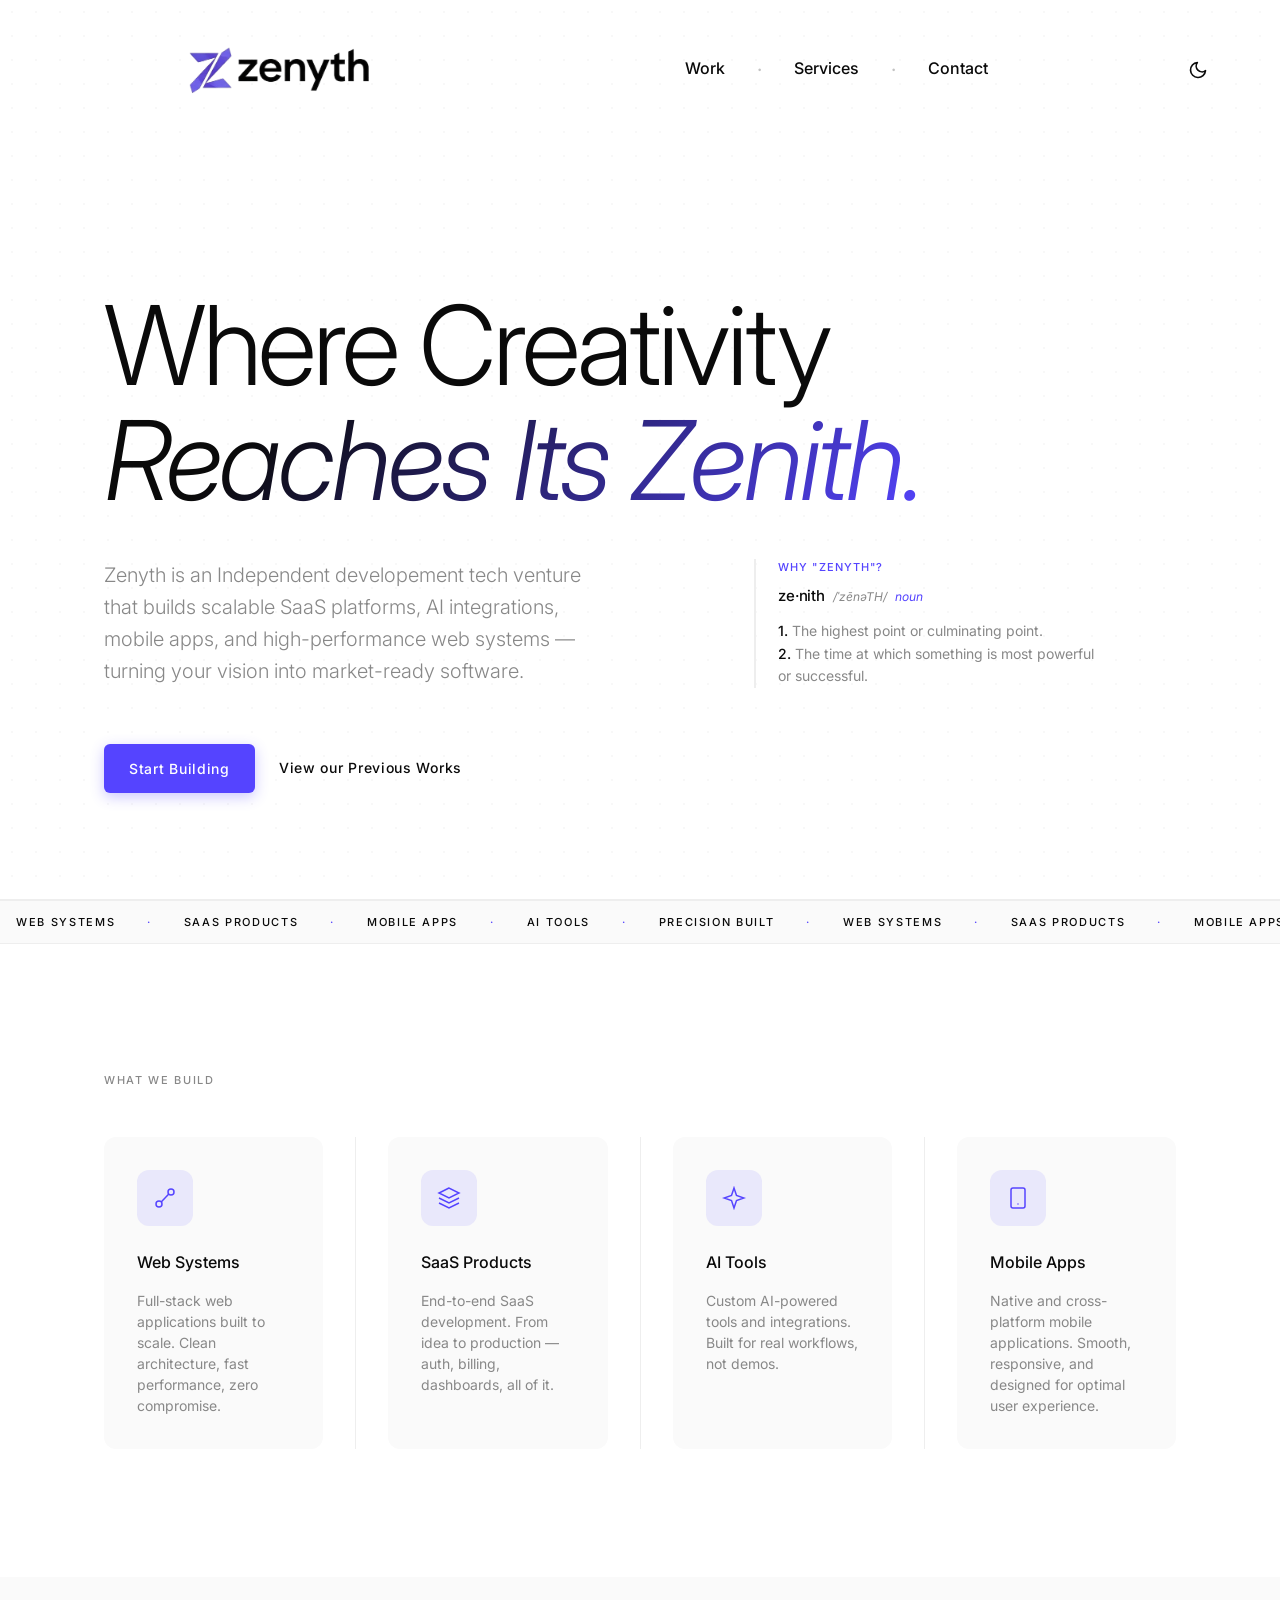
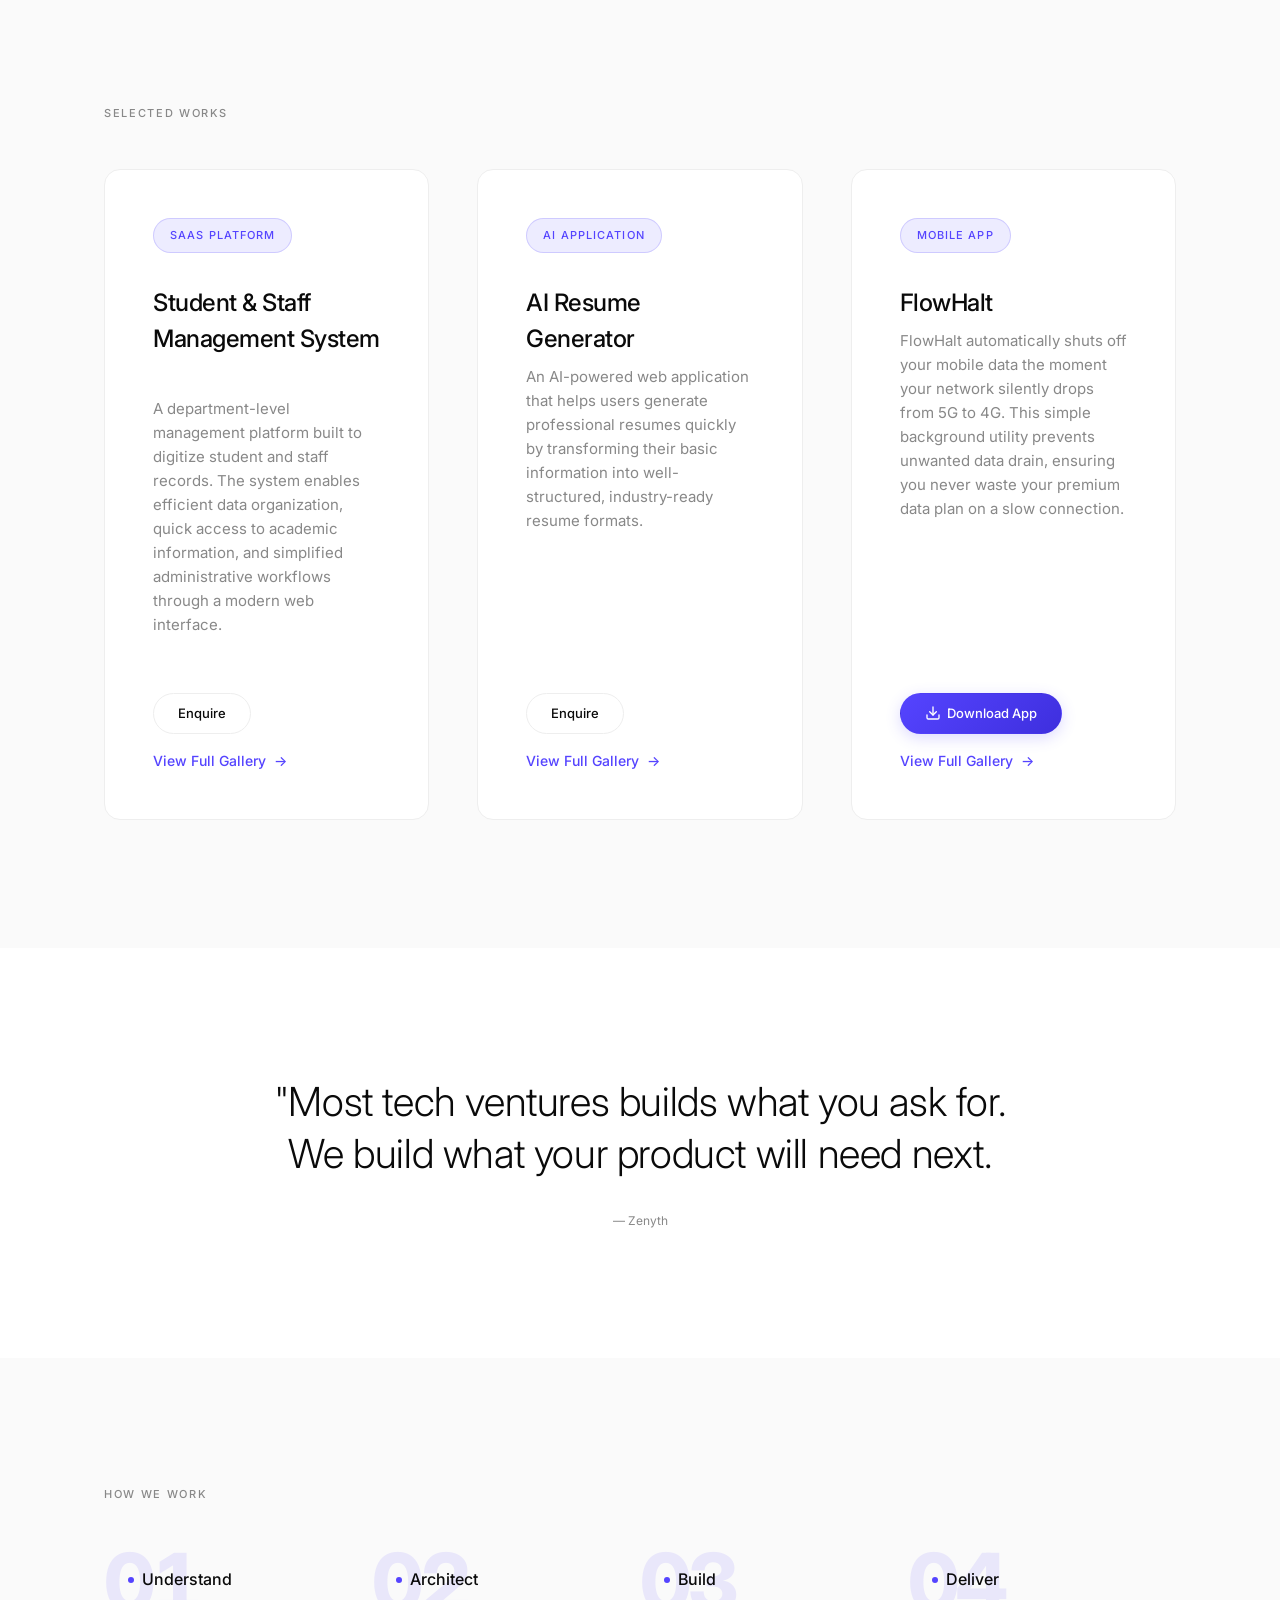
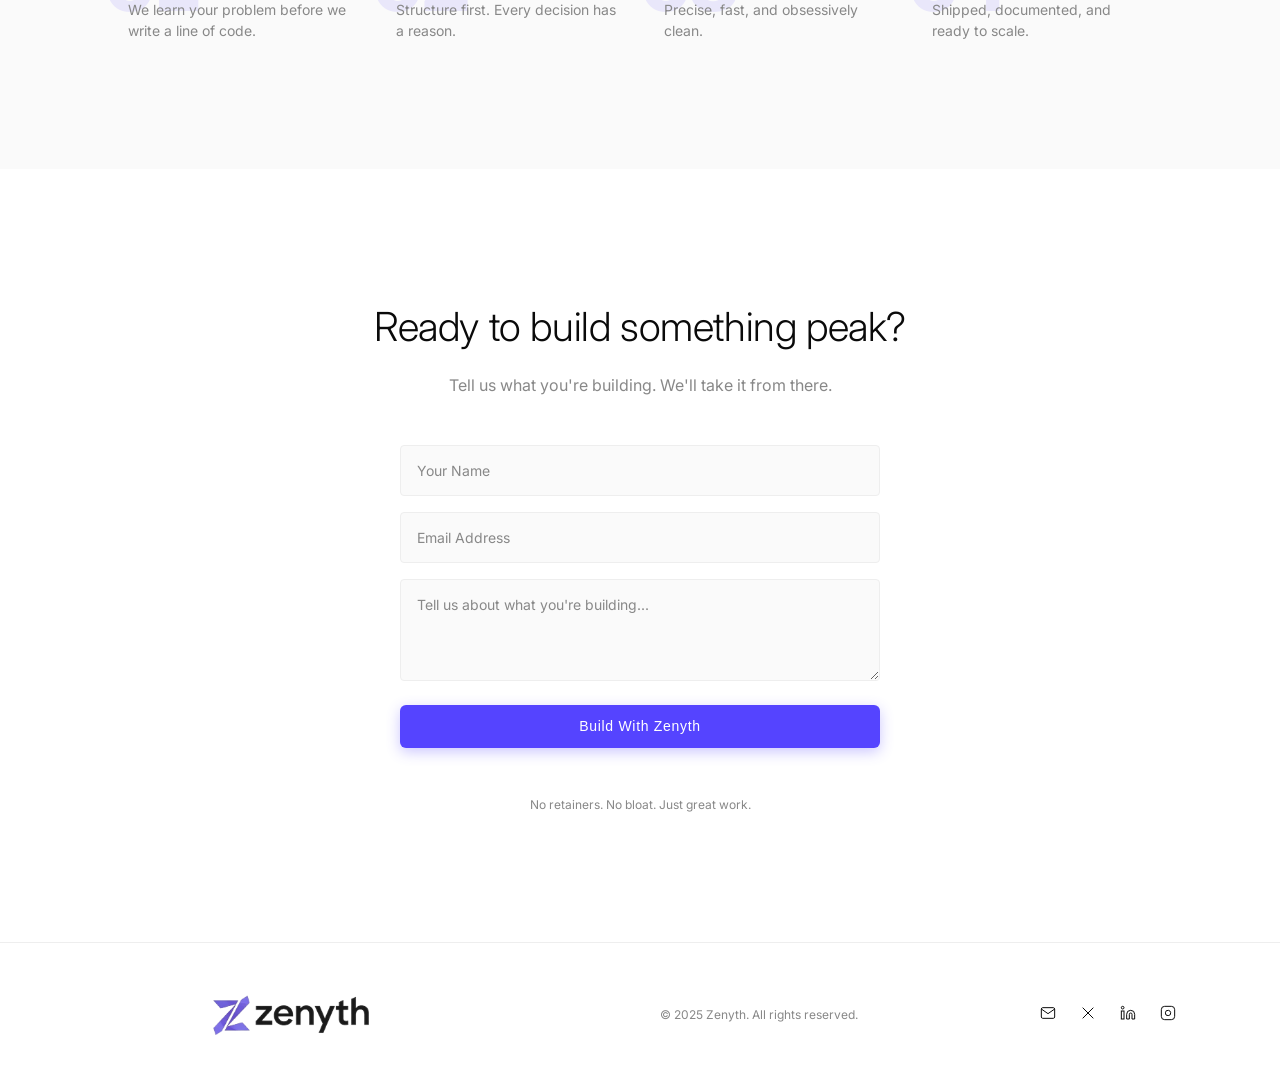
==== commit 71b7b6f8: "seo v2 done" ====
--- a/index.html
+++ b/index.html
@@ -3,19 +3,63 @@
 <head>
     <meta charset="UTF-8">
     <meta name="viewport" content="width=device-width, initial-scale=1.0">
-    <!-- Primary Meta Tags -->
-    <title>Zenyth | Custom SaaS, AI Tools & Web Systems</title>
-    <meta name="title" content="Zenyth | Custom SaaS, AI Tools & Web Systems">
-    <meta name="description" content="Zenyth is an independent tech venture that builds scalable SaaS platforms, AI integrations, and high-performance web systems. We turn your vision into market-ready software.">
-    <meta name="keywords" content="SaaS development, AI solutions, web systems, custom software, Zenyth, tech venture">
+    <!-- Heavy Technical SEO - OpenGraph, Twitter Cards, & Canonical -->
+    <title>Zenyth | SaaS, AI Solutions & Web Development & Mobile Apps</title>
+    <meta name="title" content="Zenyth | SaaS, AI Solutions & Web Development & Mobile Apps">
+    <meta name="description" content="Zenyth is a tech venture specializing in scalable SaaS platforms, artificial intelligence integrations, and high-performance bespoke software engineering and mobile applications.">
+    <meta name="keywords" content="SaaS development, AI solutions, web systems, custom software engineering, Zenyth, enterprise apps, digital product studio">
     <meta name="author" content="Zenyth">
-
-    <!-- Open Graph / Facebook -->
+    <meta name="robots" content="index, follow, max-image-preview:large, max-snippet:-1, max-video-preview:-1">
+    <link rel="canonical" href="https://zenyth-in.vercel.app/">
+    <meta name="theme-color" content="#ffffff">
+
+    <!-- Open Graph (Facebook, LinkedIn) -->
     <meta property="og:type" content="website">
-    <meta property="og:url" content="https://zenyth.in/">
-    <meta property="og:title" content="Zenyth | Custom SaaS, AI Tools & Web Systems">
-    <meta property="og:description" content="Zenyth is an independent tech venture that builds scalable SaaS platforms, AI integrations, and high-performance web systems.">
-    <meta property="og:image" content="https://zenyth.in/zenyth_original.png">
+    <meta property="og:url" content="https://zenyth-in.vercel.app/">
+    <meta property="og:title" content="Zenyth | SaaS/Web Applications & AI Solutions & Mobile Apps">
+    <meta property="og:description" content="Zenyth is a tech venture specializing in scalable SaaS platforms, artificial intelligence integrations, and high-performance software.">
+    <meta property="og:image" content="https://zenyth-in.vercel.app/zenyth_original.png">
+    <meta property="og:site_name" content="Zenyth">
+
+    <!-- Twitter Cards -->
+    <meta name="twitter:card" content="summary_large_image">
+    <meta name="twitter:url" content="https://zenyth-in.vercel.app/">
+    <meta name="twitter:title" content="Zenyth | SaaS/Web Applications & AI Solutions & Mobile Apps">
+    <meta name="twitter:description" content="Zenyth is a tech venture specializing in scalable SaaS platforms, artificial intelligence integrations, and high-performance software.">
+    <meta name="twitter:image" content="https://zenyth-in.vercel.app/zenyth_original.png">
+
+    <!-- LocalBusiness / Organization Schema (JSON-LD) -->
+    <script type="application/ld+json">
+    {
+      "@context": "https://schema.org",
+      "@graph": [
+        {
+          "@type": "Organization",
+          "@id": "https://zenyth-in.vercel.app/#organization",
+          "name": "Zenyth",
+          "url": "https://zenyth-in.vercel.app/",
+          "logo": {
+            "@type": "ImageObject",
+            "url": "https://zenyth-in.vercel.app/zenyth_original.png"
+          },
+          "description": "Zenyth is an independent tech venture that builds scalable SaaS platforms, AI integrations, and high-performance web systems.",
+          "contactPoint": {
+            "@type": "ContactPoint",
+            "contactType": "customer support"
+          }
+        },
+        {
+          "@type": "WebSite",
+          "@id": "https://zenyth-in.vercel.app/#website",
+          "url": "https://zenyth-in.vercel.app/",
+          "name": "Zenyth | Tech Development Studio",
+          "publisher": {
+            "@id": "https://zenyth-in.vercel.app/#organization"
+          }
+        }
+      ]
+    }
+    </script>
     <link rel="preconnect" href="https://fonts.googleapis.com">
     <link rel="preconnect" href="https://fonts.gstatic.com" crossorigin>
     <link href="https://fonts.googleapis.com/css2?family=Inter:ital,wght@0,300;0,400;0,500;1,300;1,800&display=swap" rel="stylesheet">
@@ -90,7 +134,7 @@
             </div>
 
             <div class="hero-ctas animate-up" style="animation-delay: 0.4s;">
-                <a href="#contact" class="btn btn-primary">Start Building &rarr;</a>
+                <a href="#contact" class="btn btn-primary">Start Building</a>
                 <a href="#work" class="btn btn-secondary">View our Previous Works</a>
             </div>
         </div>
@@ -290,7 +334,7 @@
                 <input type="text" name="name" placeholder="Your Name" required class="form-input">
                 <input type="email" name="email" placeholder="Email Address" required class="form-input">
                 <textarea name="message" placeholder="Tell us about what you're building..." required class="form-input form-textarea" rows="4"></textarea>
-                <button type="submit" class="btn btn-primary cta-btn">Build With Zenyth &rarr;</button>
+                <button type="submit" class="btn btn-primary cta-btn">Build With Zenyth</button>
             </form>
             <div class="cta-meta">No retainers. No bloat. Just great work.</div>
         </div>
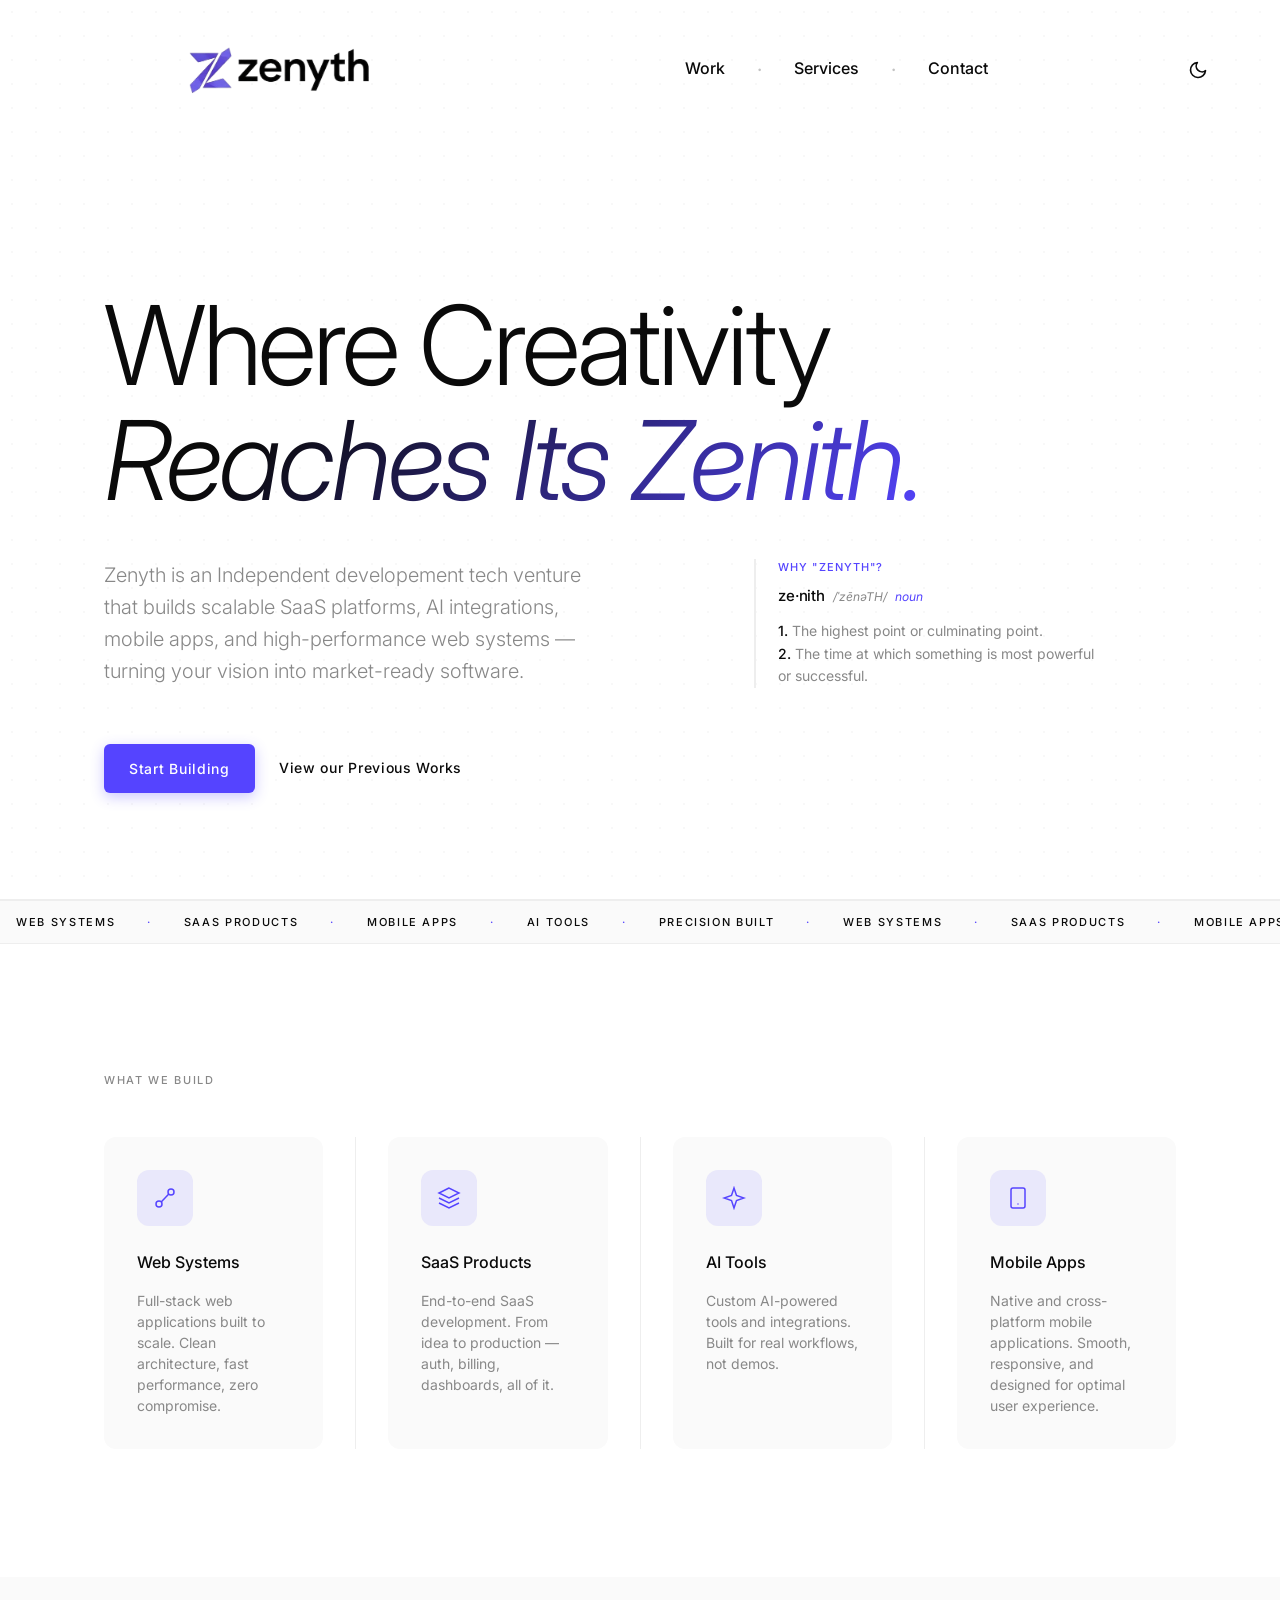
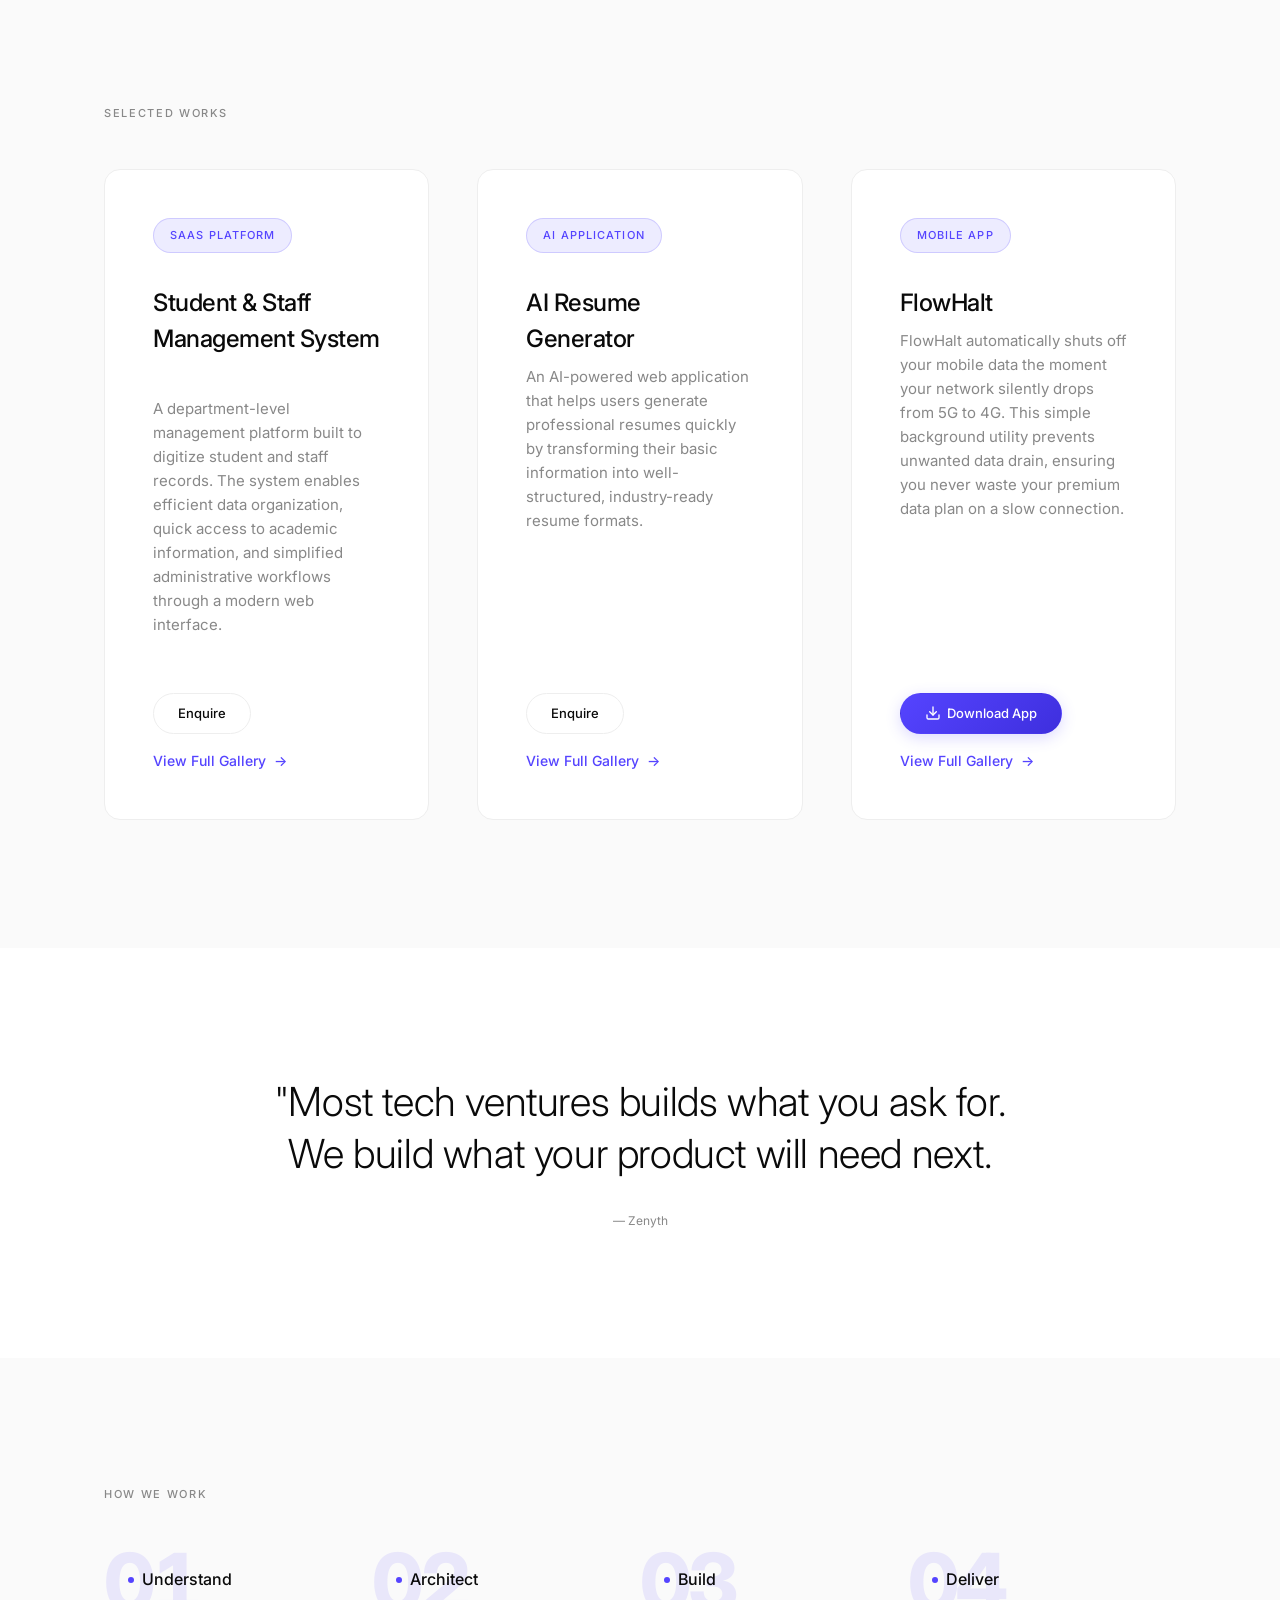
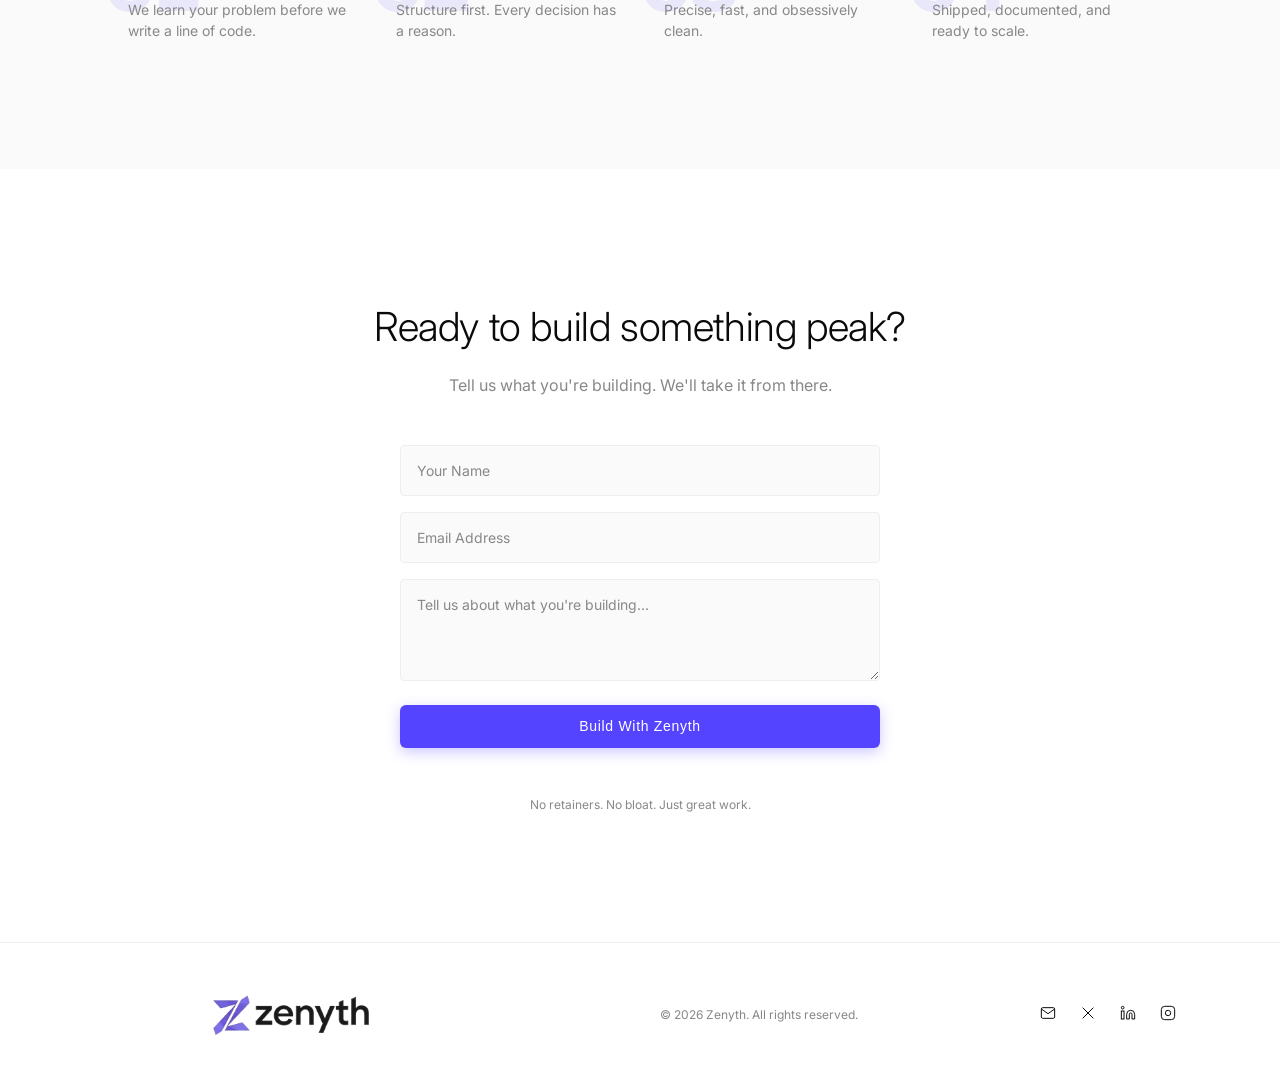
==== commit a18699d9: "footer  done" ====
--- a/index.html
+++ b/index.html
@@ -347,7 +347,7 @@
                 <img src="zenyth_icon-with-text.png" alt="Zenyth Logo" class="footer-logo" style="height: 80px;">
             </div>
             <div class="footer-center">
-                &copy; 2025 Zenyth. All rights reserved.
+                &copy; 2026 Zenyth. All rights reserved.
             </div>
             <div class="footer-right">
                 <a href="mailto:workwithzenyth@gmail.com" class="social-icon" aria-label="Email">
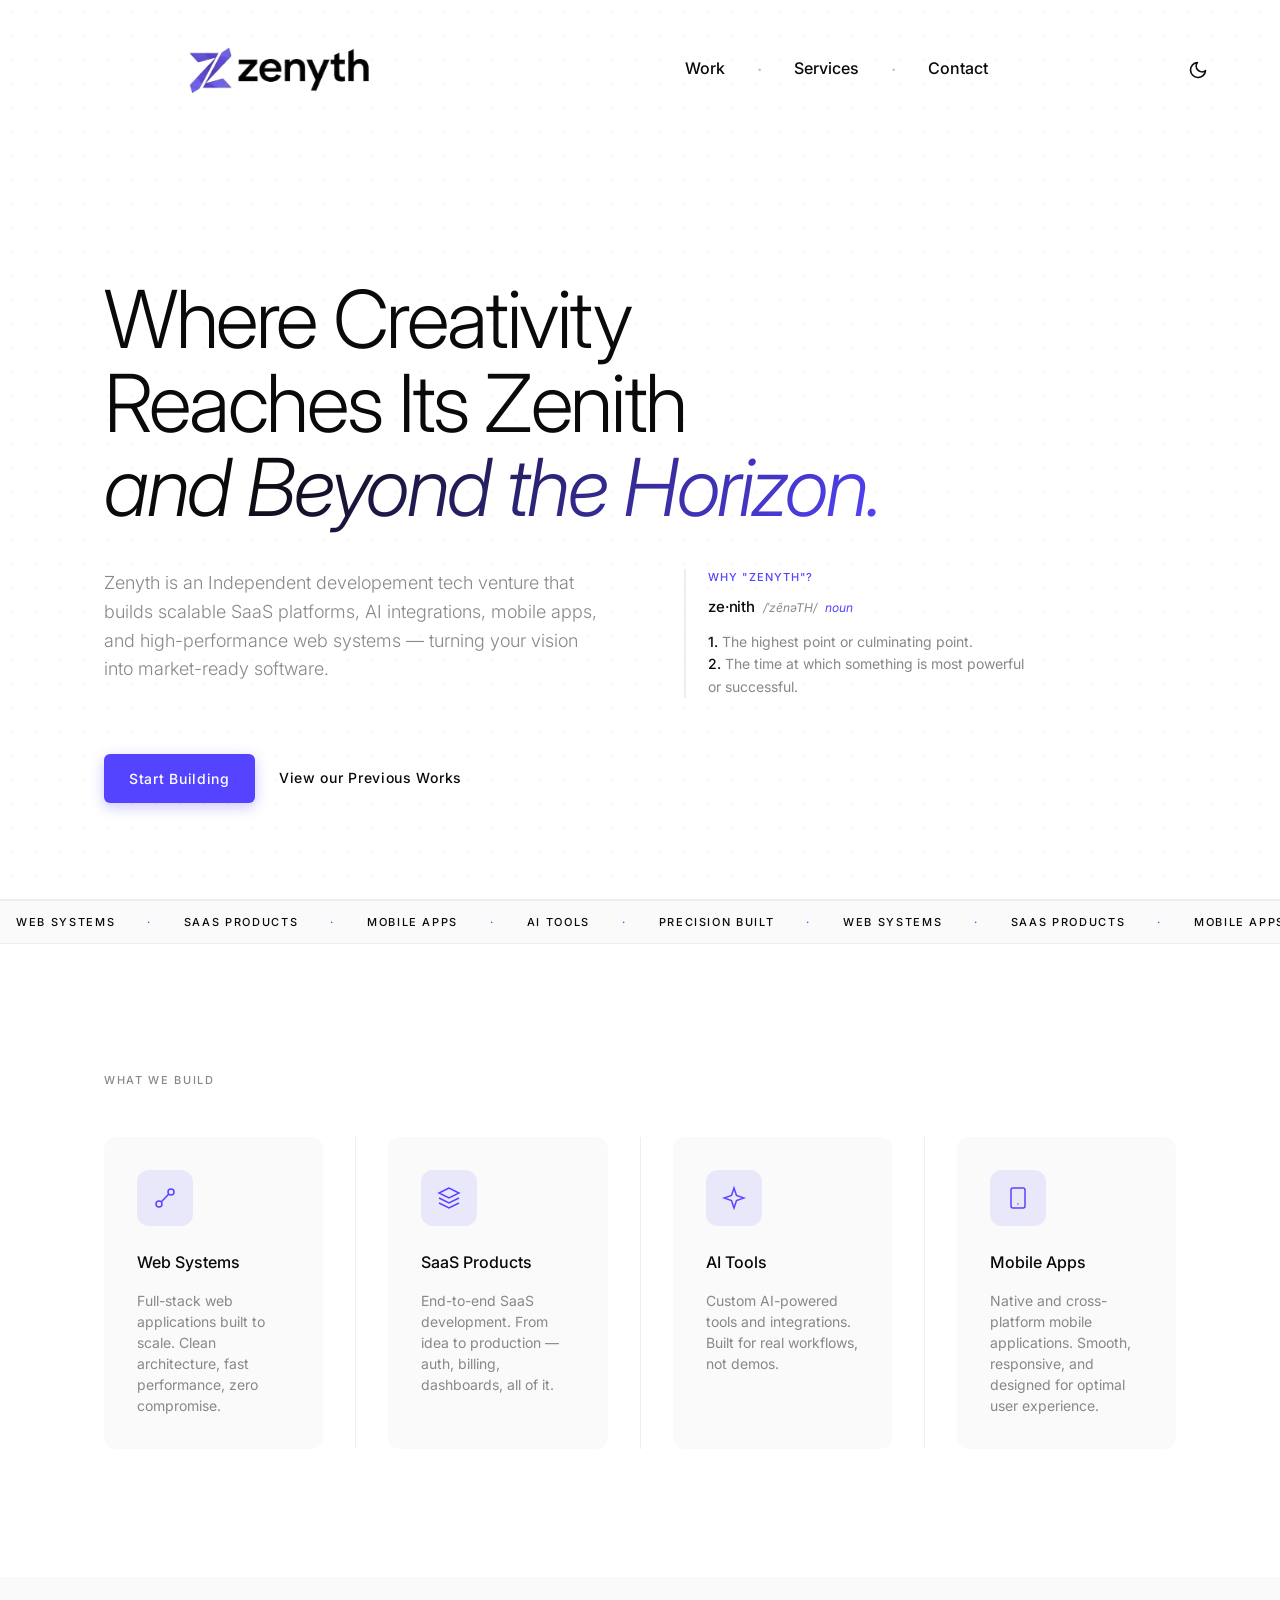
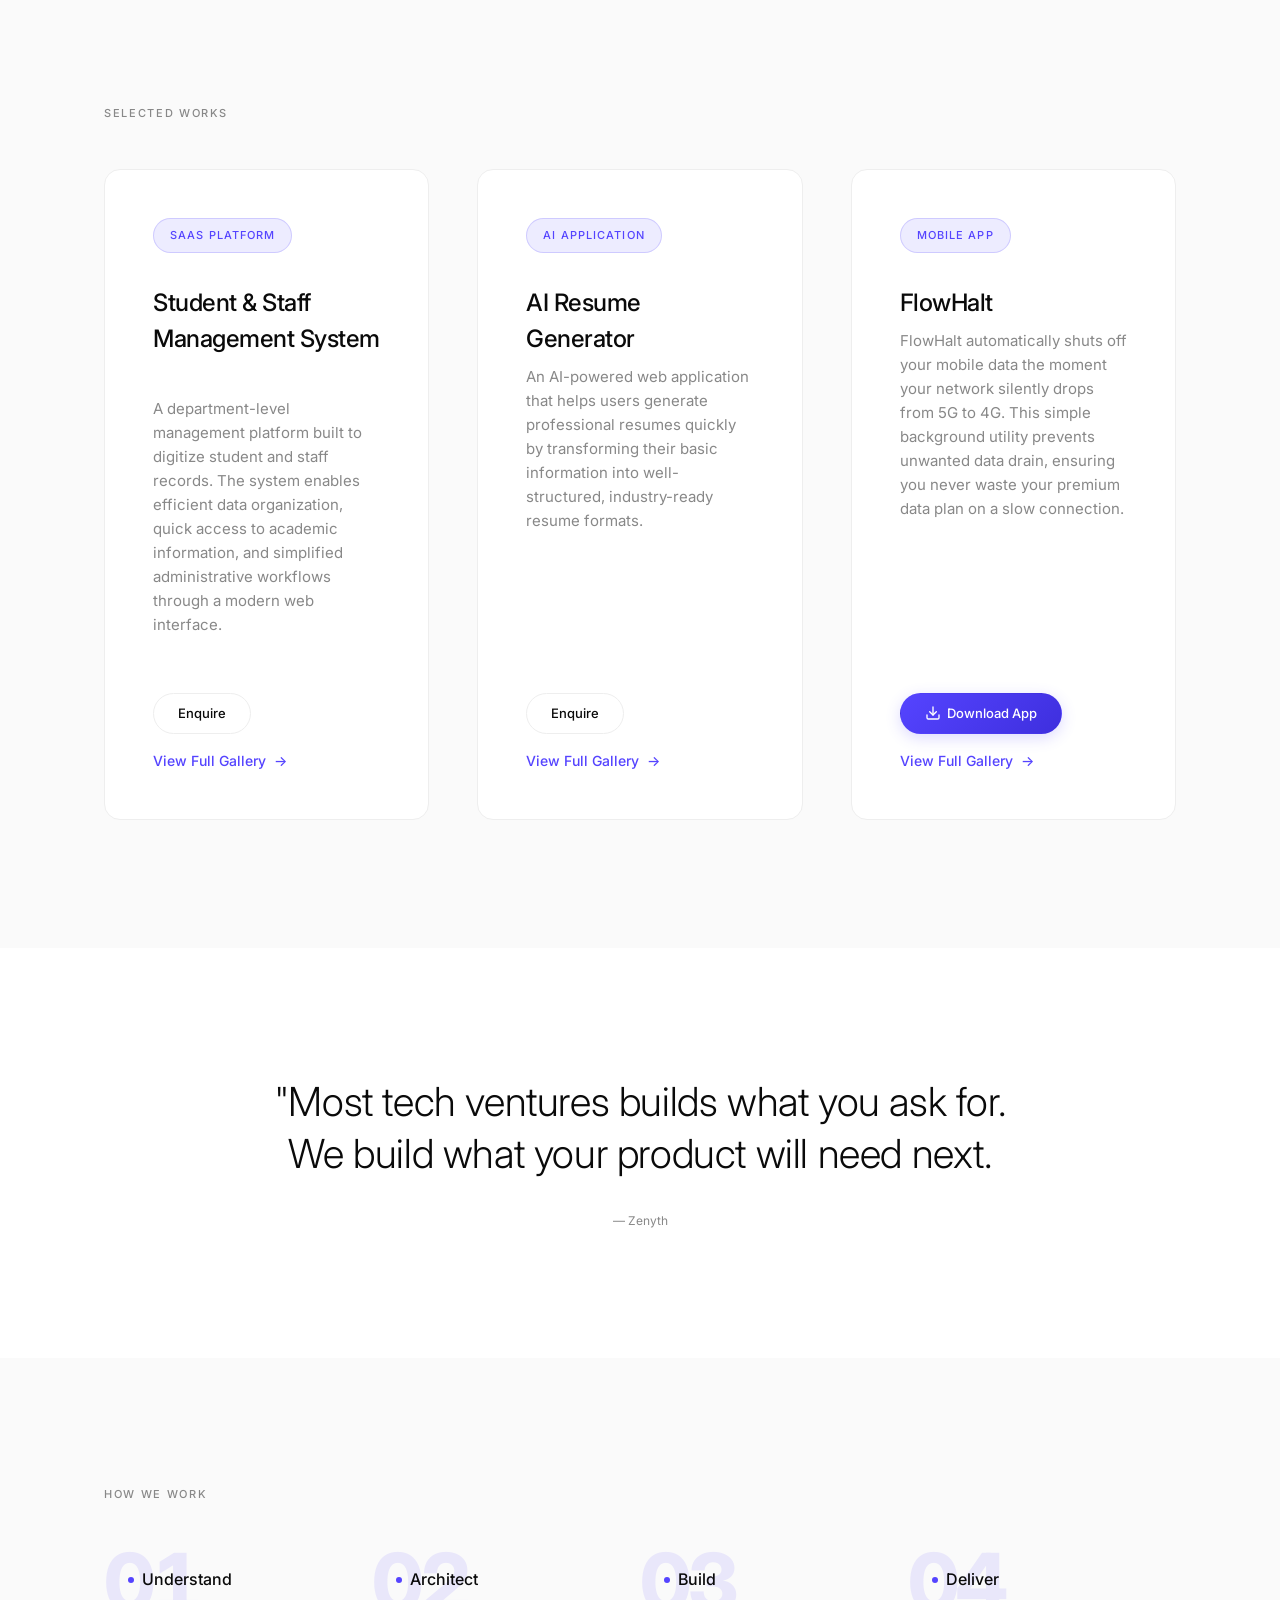
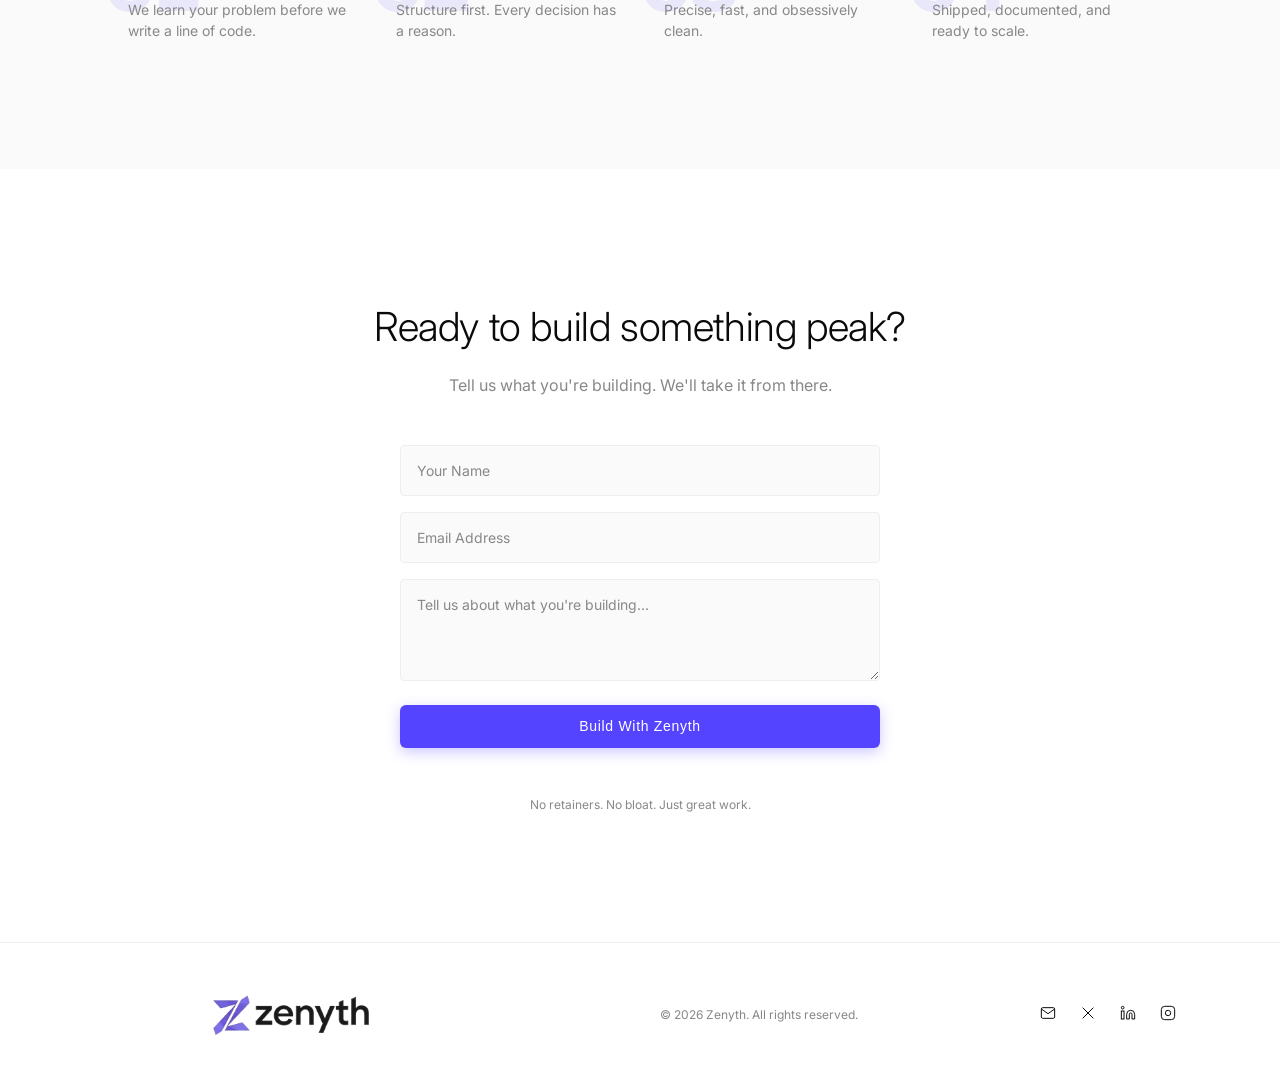
==== commit 0751b95d: "lil changes in ui" ====
--- a/index.html
+++ b/index.html
@@ -110,7 +110,10 @@
                     <span class="line-1">Where Creativity</span> 
                 </div>
                 <div class="animate-up" style="animation-delay: 0.2s;">
-                    <span class="line-2">Reaches Its Zenith.</span>
+                    <span class="line-1">Reaches Its Zenith</span>
+                </div>
+                <div class="animate-up" style="animation-delay: 0.3s;">
+                    <span class="line-2">and Beyond the Horizon.</span>
                 </div>
             </h1>
             <div class="hero-subcontent-row">
--- a/style.css
+++ b/style.css
@@ -63,7 +63,7 @@
 
 /* Typography Classes */
 .hero-headline {
-    font-size: 110px;
+    font-size: 80px;
     font-weight: 300;
     letter-spacing: -0.03em;
     line-height: 1.05;
@@ -356,9 +356,9 @@
 
 .hero-subcontent-row {
     display: flex;
-    justify-content: space-between;
+    justify-content: flex-start;
     align-items: flex-start;
-    gap: 4rem;
+    gap: 5rem;
     margin-top: 2.5rem;
     margin-bottom: 3.5rem;
     max-width: 1000px;
@@ -367,7 +367,7 @@
 .hero-subline {
     color: var(--text-secondary);
     max-width: 500px;
-    font-size: 20px;
+    font-size: 18px;
     line-height: 1.6;
     font-weight: 300;
 }
@@ -1086,7 +1086,7 @@
     }
     
     .hero-headline {
-        font-size: 44px; /* Slightly smaller to fit "Creativity" */
+        font-size: 48px; /* Slightly smaller to fit "Creativity" */
         line-height: 1.1;
     }
     
@@ -1097,7 +1097,7 @@
     }
     
     .hero-subline {
-        font-size: 16px;
+        font-size: 14px;
     }
     
     .hero-subcontent-row {
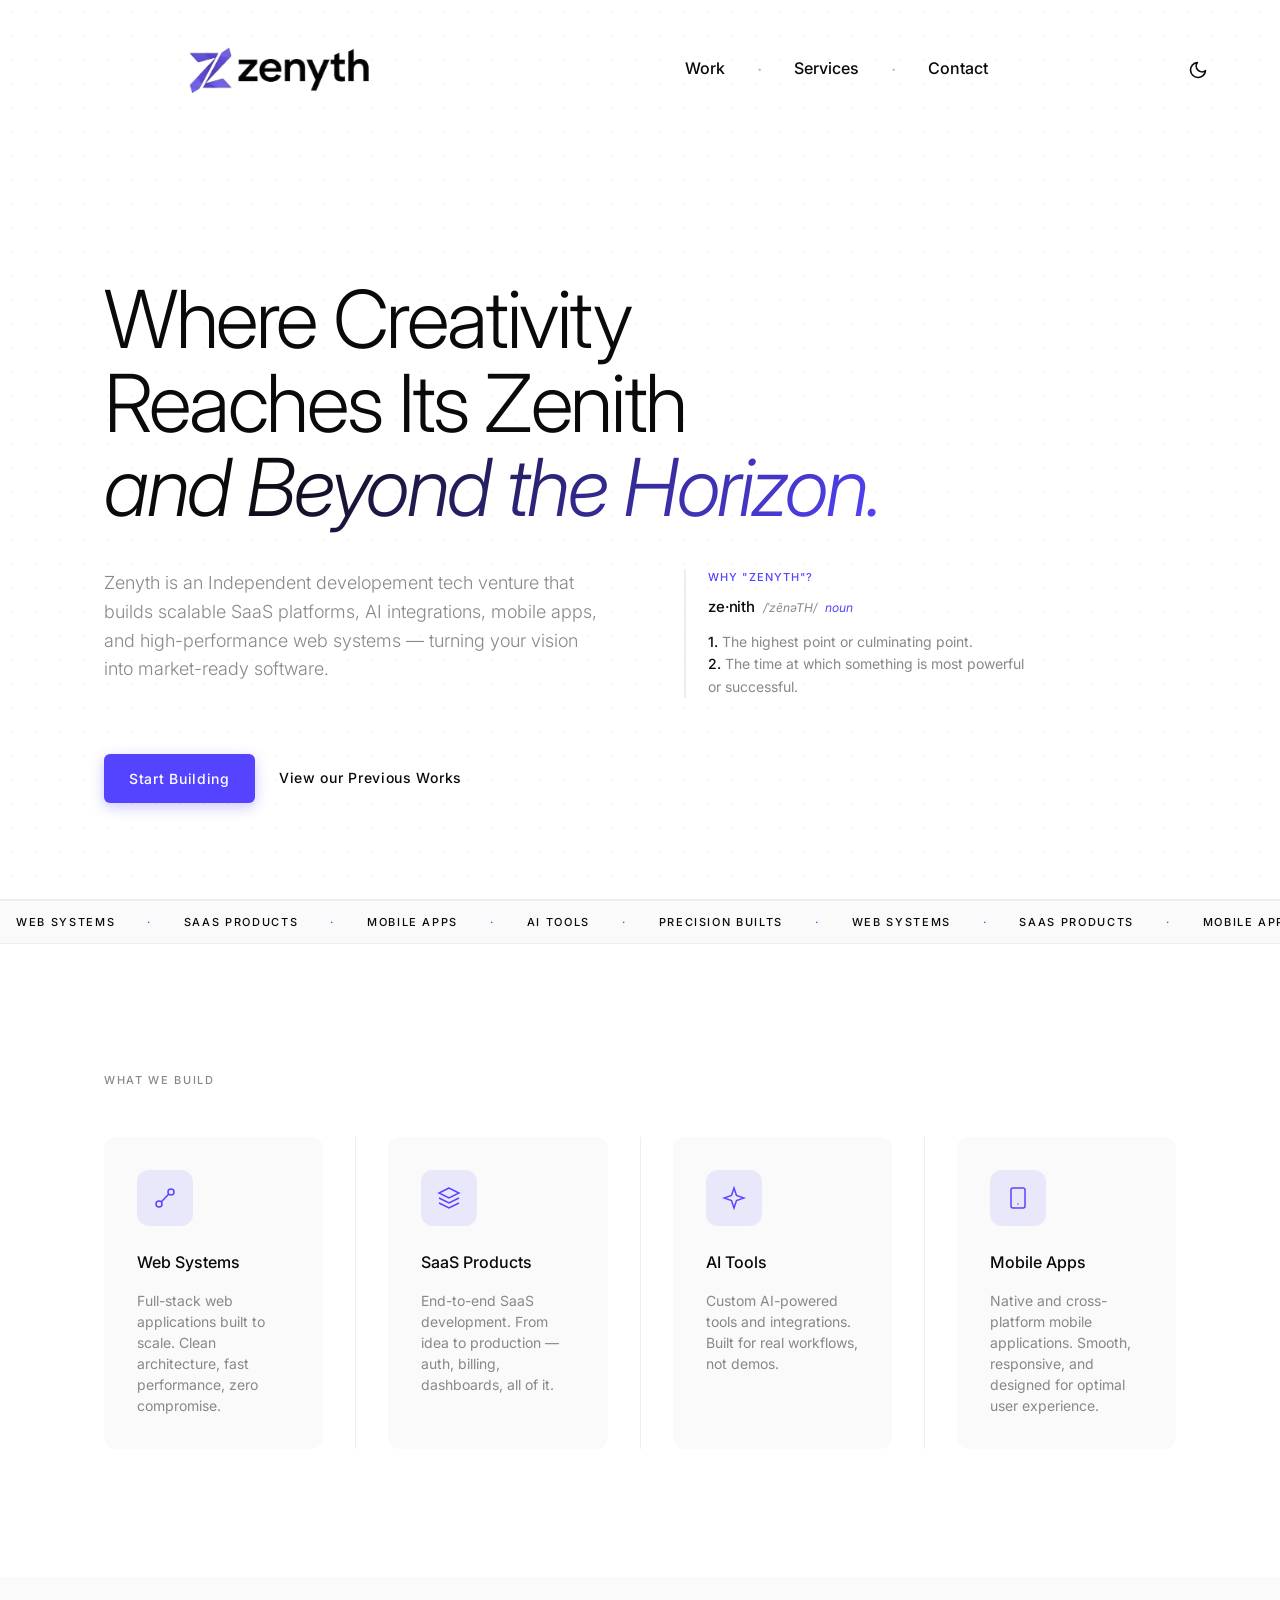
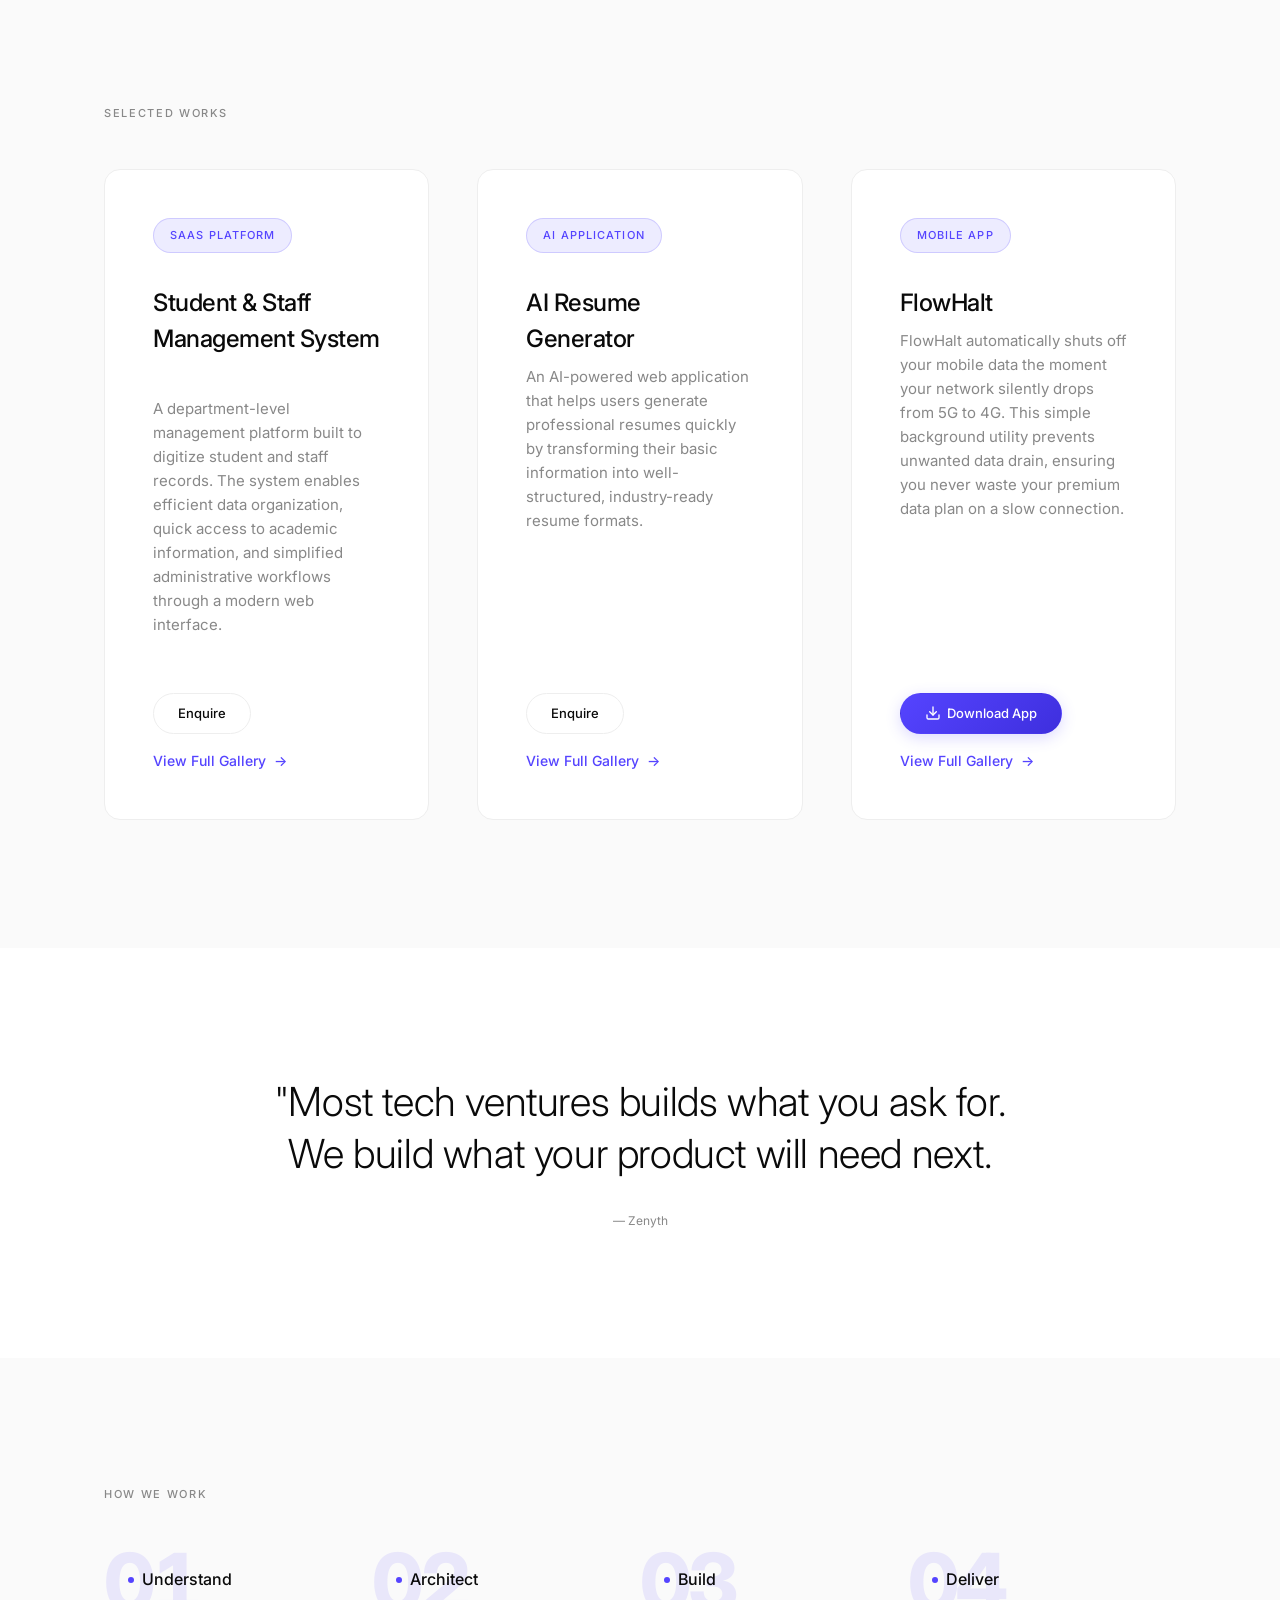
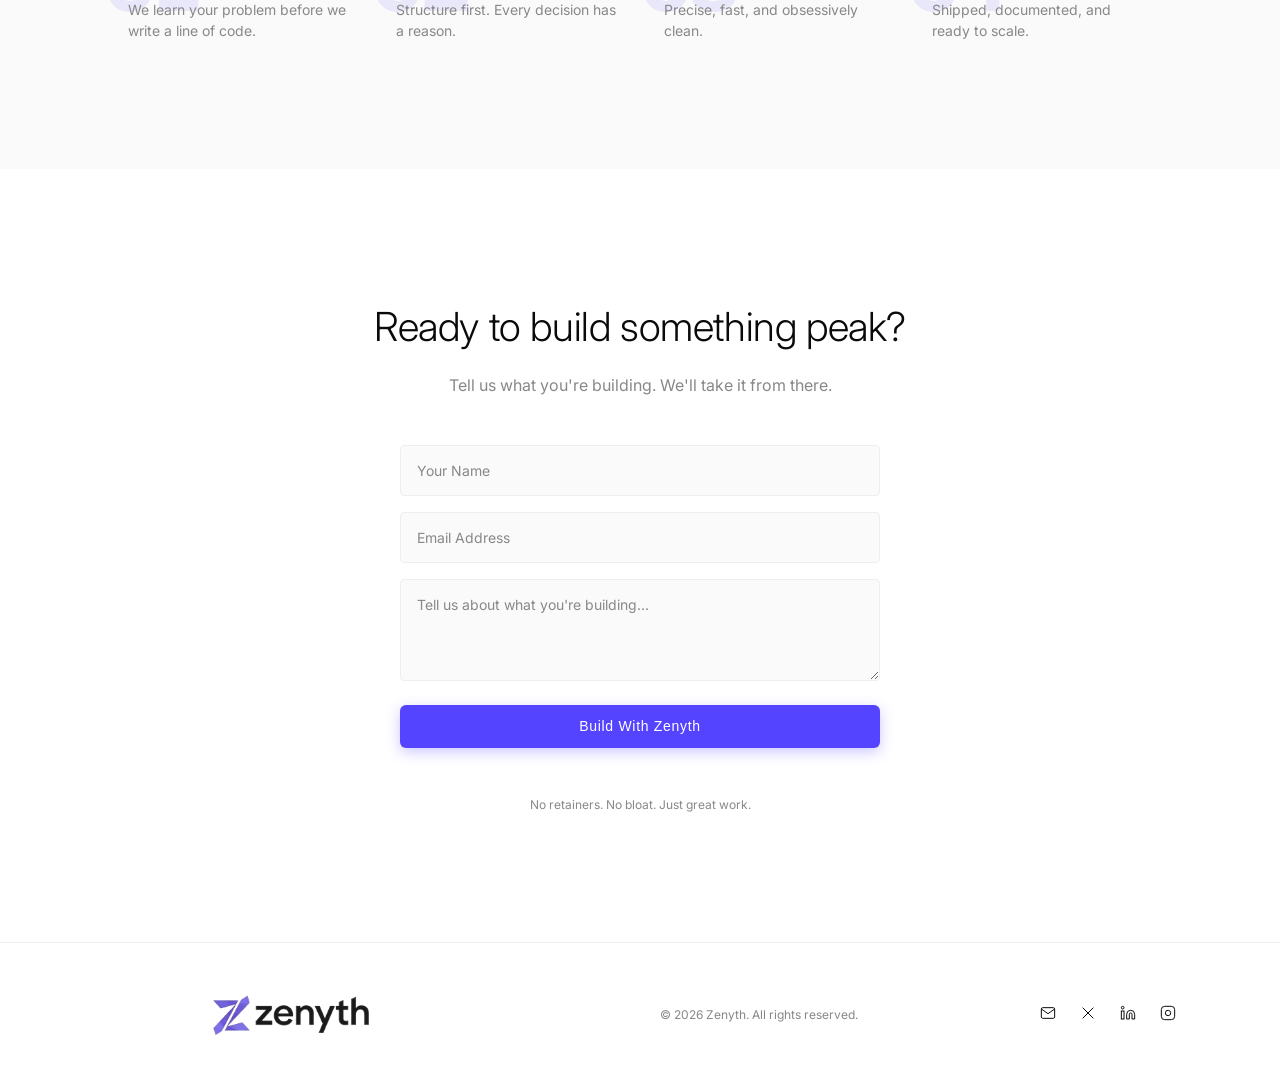
==== commit 055ab8c3: "Fix typo in 'Precision Built' to 'Precision Builts'" ====
--- a/index.html
+++ b/index.html
@@ -152,7 +152,7 @@
                 <span>SaaS Products</span><span class="marquee-accent">·</span>
                 <span>Mobile Apps</span><span class="marquee-accent">·</span>
                 <span>AI Tools</span><span class="marquee-accent">·</span>
-                <span>Precision Built</span><span class="marquee-accent">·</span>
+                <span>Precision Builts</span><span class="marquee-accent">·</span>
             </div>
             <div class="marquee-content">
                 <span>Web Systems</span><span class="marquee-accent">·</span>
@@ -384,6 +384,13 @@
 
 
 
+    <!-- Back to Top Button -->
+    <button class="back-to-top" id="backToTop" aria-label="Back to top">
+        <svg width="20" height="20" viewBox="0 0 24 24" fill="none" stroke="currentColor" stroke-width="2" stroke-linecap="round" stroke-linejoin="round">
+            <polyline points="18 15 12 9 6 15"></polyline>
+        </svg>
+    </button>
+
     <script src="script.js?v=3"></script>
 </body>
 </html>
--- a/style.css
+++ b/style.css
@@ -923,7 +923,7 @@
 .delay-3 { transition-delay: 300ms; }
 
 /* Focus States */
-a:focus, button:focus {
+a:focus-visible, button:focus-visible {
     outline: 2px solid var(--accent);
     outline-offset: 2px;
 }
@@ -1140,3 +1140,38 @@
         text-align: center;
     }
 }
+
+/* Back to Top Button */
+.back-to-top {
+    position: fixed;
+    bottom: 30px;
+    right: 30px;
+    width: 45px;
+    height: 45px;
+    border-radius: 50%;
+    background-color: var(--accent);
+    color: var(--btn-text);
+    border: none;
+    display: flex;
+    justify-content: center;
+    align-items: center;
+    cursor: pointer;
+    box-shadow: 0 4px 14px rgba(85, 68, 255, 0.3);
+    opacity: 0;
+    visibility: hidden;
+    transform: translateY(20px);
+    transition: all 0.3s var(--ease-out);
+    z-index: 99;
+}
+
+.back-to-top.visible {
+    opacity: 1;
+    visibility: visible;
+    transform: translateY(0);
+}
+
+.back-to-top:hover {
+    background-color: var(--accent-hover);
+    transform: translateY(-3px) scale(1.05);
+    box-shadow: 0 6px 20px rgba(85, 68, 255, 0.4);
+}
